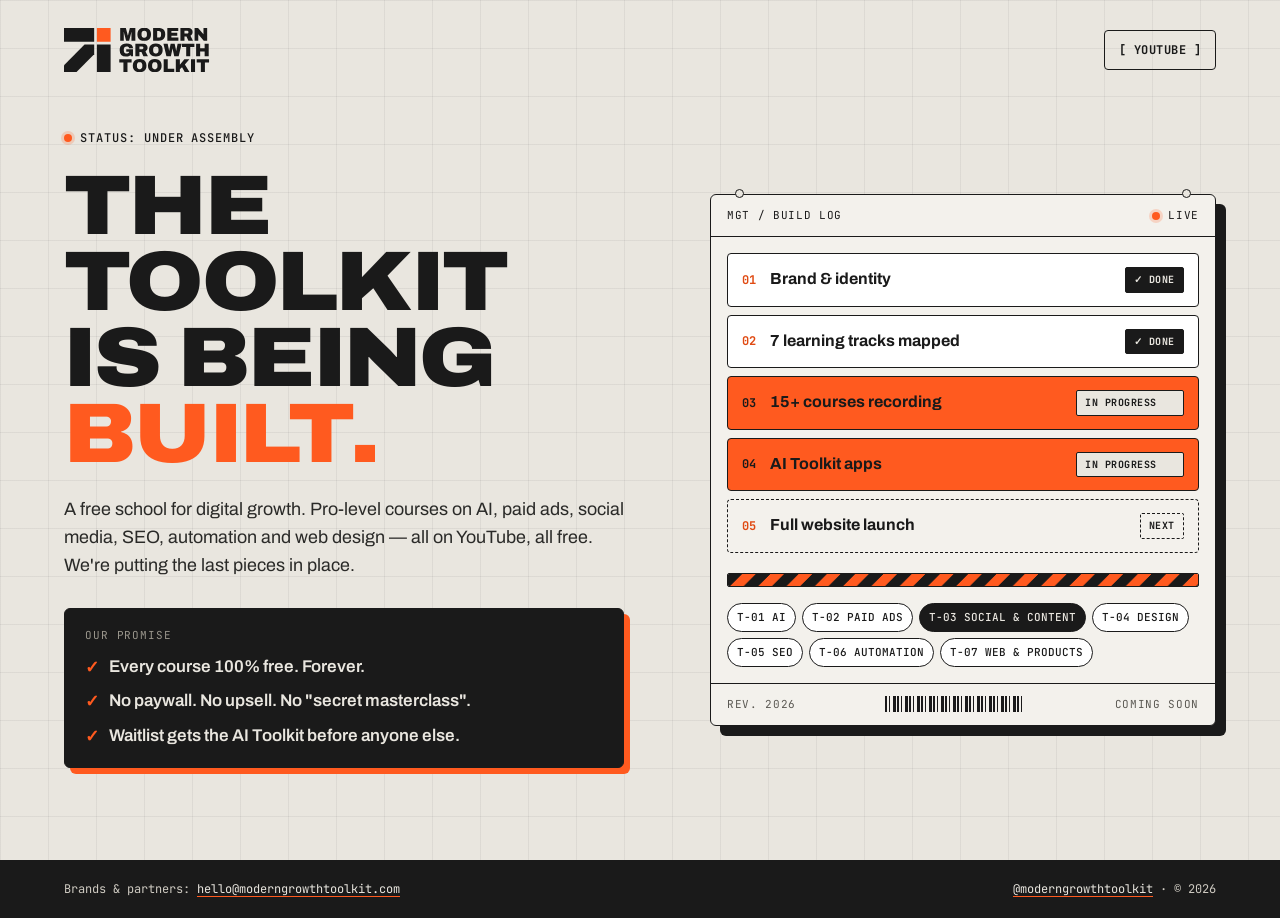
==== index.html @ 936d7701 "Initial Push Initial Push" ====
<!doctype html>
<html lang="en">
<head>
  <meta charset="utf-8">
  <meta name="viewport" content="width=device-width, initial-scale=1">
  <title>Modern Growth Toolkit — Coming soon</title>
  <meta name="description" content="A free school for digital growth is being assembled. 15+ pro-level courses on AI, ads, social, SEO and automation — 100% free. Join the waitlist.">
  <meta property="og:title" content="Modern Growth Toolkit — Coming soon">
  <meta property="og:description" content="Every growth skill. Zero cost. Join the waitlist and get the AI Toolkit first.">
  <meta name="theme-color" content="#FF5A1F">
  <link rel="icon" href="mgt-favicon.svg" type="image/svg+xml">
  <link rel="icon" href="favicon-32.png" sizes="32x32" type="image/png">
  <link rel="apple-touch-icon" href="apple-touch-icon-180.png">
  <link rel="preconnect" href="https://fonts.googleapis.com">
  <link rel="preconnect" href="https://fonts.gstatic.com" crossorigin>
  <link href="https://fonts.googleapis.com/css2?family=Archivo:wdth,wght@62..125,400..900&family=JetBrains+Mono:wght@400;500;700&display=swap" rel="stylesheet">
  <link rel="stylesheet" href="styles.css">
</head>
<body>

<header class="top wrap">
  <img class="logo" src="mgt-logo-website.svg" alt="Modern Growth Toolkit" width="146" height="44">
  <a class="btn btn--ghost btn--sm" href="https://www.youtube.com/@moderngrowthtoolkit?sub_confirmation=1" target="_blank" rel="noopener">[ YouTube ]</a>
</header>

<main class="wrap main">
  <section class="intro">
    <p class="label"><span class="led"></span> Status: under assembly</p>
    <h1 class="display">The toolkit<br>is being<br><span class="hl">built.</span></h1>
    <p class="lead">A free school for digital growth. Pro-level courses on AI, paid ads, social media, SEO, automation and web design — all on YouTube, all free. We're putting the last pieces in place.</p>

    <div class="promise">
      <p class="promise__label">Our promise</p>
      <ul>
        <li>Every course 100% free. Forever.</li>
        <li>No paywall. No upsell. No "secret masterclass".</li>
        <li>Waitlist gets the AI Toolkit before anyone else.</li>
      </ul>
    </div>

    <!-- Replace action with your Kit / MailerLite / Beehiiv form endpoint
    <form class="signup" id="signup" action="#" method="post" novalidate>
      <label class="sr-only" for="email">Email address</label>
      <input id="email" name="email" type="email" placeholder="you@company.com" autocomplete="email" required>
      <button class="btn btn--orange" type="submit">[ Join the waitlist ]</button>
      <p class="signup__msg" id="signupMsg" role="status"></p>
    </form>
    <p class="fine">One email when we launch. No spam, ever.</p> -->
  </section>

  <aside class="panel" aria-label="Build log">
    <div class="panel__head">
      <span>MGT / BUILD LOG</span>
      <span class="panel__status"><span class="led"></span> LIVE</span>
    </div>

    <!-- Update each item's status as you go: done / progress / queued -->
    <ul class="log">
      <li class="log__item is-done"><span class="log__code">01</span><span class="log__name">Brand &amp; identity</span><span class="log__state">✓ Done</span></li>
      <li class="log__item is-done"><span class="log__code">02</span><span class="log__name">7 learning tracks mapped</span><span class="log__state">✓ Done</span></li>
      <li class="log__item is-progress"><span class="log__code">03</span><span class="log__name">15+ courses recording</span><span class="log__state">In progress</span></li>
      <li class="log__item is-progress"><span class="log__code">04</span><span class="log__name">AI Toolkit apps</span><span class="log__state">In progress</span></li>
      <li class="log__item is-queued"><span class="log__code">05</span><span class="log__name">Full website launch</span><span class="log__state">Next</span></li>
    </ul>

    <div class="bar" aria-hidden="true"><span></span></div>

    <div class="tracks" aria-label="Tracks coming">
      <span>T-01 AI</span><span>T-02 Paid Ads</span><span class="is-hot">T-03 Social &amp; Content</span><span>T-04 Design</span><span>T-05 SEO</span><span>T-06 Automation</span><span>T-07 Web &amp; Products</span>
    </div>

    <div class="panel__foot"><span>REV. 2026</span><span class="barcode" aria-hidden="true"></span><span>COMING SOON</span></div>
  </aside>
</main>

<footer class="foot">
  <div class="wrap foot__inner">
    <p>Brands &amp; partners: <a href="mailto:hello@moderngrowthtoolkit.com?subject=Partnership%20with%20Modern%20Growth%20Toolkit">hello@moderngrowthtoolkit.com</a></p>
    <p><a href="https://www.youtube.com/@moderngrowthtoolkit" target="_blank" rel="noopener">@moderngrowthtoolkit</a> · © <span id="year">2026</span></p>
  </div>
</footer>

<script src="script.js"></script>
</body>
</html>
---- styles.css ----
/* Modern Growth Toolkit — Coming soon */
:root {
  --paper: #E9E6DF;
  --paper-2: #F3F1EC;
  --ink: #1A1A1A;
  --ink-2: #2A2A28;
  --orange: #FF5A1F;
  --orange-dark: #E04A12;
  --steel: #9A968C;
  --white: #FFFFFF;
  --line: rgba(26, 26, 26, .16);
  --f-display: "Archivo", "Arial Narrow", sans-serif;
  --f-mono: "JetBrains Mono", ui-monospace, monospace;
  --r: 4px;
}
*, *::before, *::after { box-sizing: border-box; }
html, body { min-height: 100%; }
body {
  margin: 0;
  min-height: 100vh;
  display: flex; flex-direction: column;
  background-color: var(--paper);
  background-image:
    linear-gradient(rgba(26,26,26,.06) 1px, transparent 1px),
    linear-gradient(90deg, rgba(26,26,26,.06) 1px, transparent 1px);
  background-size: 48px 48px;
  color: var(--ink);
  font-family: var(--f-display);
  font-size: 17px; line-height: 1.55;
  -webkit-font-smoothing: antialiased;
}
a { color: inherit; }
.wrap { width: 100%; max-width: 1200px; margin: 0 auto; padding-left: 24px; padding-right: 24px; }
.sr-only { position: absolute; width: 1px; height: 1px; overflow: hidden; clip: rect(0 0 0 0); white-space: nowrap; }

/* Header */
.top { display: flex; justify-content: space-between; align-items: center; padding-top: 28px; padding-bottom: 28px; }
.logo { height: 44px; width: auto; display: block; }

/* Buttons */
.btn {
  display: inline-flex; align-items: center; justify-content: center; gap: 10px;
  font-family: var(--f-mono); font-weight: 700; font-size: 14px;
  text-transform: uppercase; letter-spacing: .04em; text-decoration: none;
  padding: 15px 20px; border: 1.5px solid var(--ink); border-radius: var(--r);
  cursor: pointer; white-space: nowrap;
  transition: transform .15s ease, box-shadow .15s ease, background .15s, color .15s;
}
.btn--orange { background: var(--orange); color: var(--ink); box-shadow: 4px 4px 0 var(--ink); }
.btn--orange:hover { transform: translate(-2px, -2px); box-shadow: 6px 6px 0 var(--ink); }
.btn--orange:active { transform: translate(2px, 2px); box-shadow: 1px 1px 0 var(--ink); }
.btn--ghost { background: transparent; color: var(--ink); }
.btn--ghost:hover { background: var(--ink); color: var(--paper); }
.btn--sm { padding: 10px 14px; font-size: 12px; }

/* Main */
.main { flex: 1; display: grid; grid-template-columns: 1.15fr 1fr; gap: 64px; align-items: center; padding-top: 24px; padding-bottom: 64px; }
.label {
  font-family: var(--f-mono); font-size: 12px; font-weight: 500;
  letter-spacing: .08em; text-transform: uppercase;
  display: inline-flex; align-items: center; gap: 8px; margin: 0;
}
.led {
  width: 8px; height: 8px; border-radius: 50%; background: var(--orange);
  box-shadow: 0 0 0 3px rgba(255,90,31,.2); animation: blink 1.6s infinite;
}
@keyframes blink { 0%, 60%, 100% { opacity: 1; } 80% { opacity: .2; } }
.display {
  font-weight: 900; font-stretch: 112%; text-transform: uppercase;
  font-size: clamp(2.6rem, 6.6vw, 5.6rem); line-height: .9; letter-spacing: -.02em;
  margin: 18px 0 24px;
}
.hl { color: var(--orange); }
.lead { font-size: 1.12rem; max-width: 560px; margin: 0; color: var(--ink-2); }

.promise { margin: 28px 0; padding: 18px 20px; border: 1.5px solid var(--ink); border-radius: 6px; background: var(--ink); color: var(--paper); max-width: 560px; box-shadow: 6px 6px 0 var(--orange); }
.promise__label { margin: 0 0 10px; font-family: var(--f-mono); font-size: 11px; letter-spacing: .08em; text-transform: uppercase; color: var(--steel); }
.promise ul { list-style: none; margin: 0; padding: 0; display: grid; gap: 8px; }
.promise li { display: flex; gap: 10px; font-weight: 600; }
.promise li::before { content: "✓"; font-family: var(--f-mono); color: var(--orange); font-weight: 700; }

.signup { display: flex; gap: 10px; flex-wrap: wrap; max-width: 560px; }
.signup input {
  flex: 1 1 240px; min-width: 0;
  font-family: var(--f-mono); font-size: 15px;
  padding: 15px 16px; border: 1.5px solid var(--ink); border-radius: var(--r);
  background: var(--white); color: var(--ink);
}
.signup input:focus { outline: none; box-shadow: 0 0 0 3px rgba(255,90,31,.35); }
.signup input[aria-invalid="true"] { border-color: #C42B1C; }
.signup__msg { flex-basis: 100%; margin: 2px 0 0; font-family: var(--f-mono); font-size: 13px; min-height: 1em; }
.signup__msg.is-error { color: #C42B1C; }
.signup__msg.is-ok { color: #1F7A3A; }
.fine { font-family: var(--f-mono); font-size: 12px; color: #6b6962; margin: 6px 0 0; }

/* Build log panel */
.panel {
  background: var(--paper-2); border: 1.5px solid var(--ink); border-radius: 6px;
  box-shadow: 10px 10px 0 var(--ink); position: relative;
}
.panel::before, .panel::after {
  content: ""; position: absolute; width: 9px; height: 9px; border-radius: 50%;
  border: 1.5px solid var(--ink); background: var(--paper); top: -6px; left: 24px;
}
.panel::after { left: auto; right: 24px; }
.panel__head, .panel__foot {
  display: flex; justify-content: space-between; align-items: center; gap: 12px;
  font-family: var(--f-mono); font-size: 11px; letter-spacing: .06em; padding: 12px 16px;
}
.panel__head { border-bottom: 1.5px solid var(--ink); }
.panel__foot { border-top: 1.5px solid var(--ink); color: #5b5953; }
.panel__status { display: inline-flex; align-items: center; gap: 8px; }
.barcode {
  flex: 1; height: 16px; max-width: 140px;
  background: repeating-linear-gradient(90deg, var(--ink) 0 2px, transparent 2px 4px, var(--ink) 4px 5px, transparent 5px 8px, var(--ink) 8px 11px, transparent 11px 12px);
}

.log { list-style: none; margin: 0; padding: 16px; display: grid; gap: 8px; }
.log__item {
  display: grid; grid-template-columns: auto 1fr auto; align-items: center; gap: 14px;
  padding: 13px 14px; border: 1.5px solid var(--ink); border-radius: var(--r);
  background: var(--white); font-weight: 700;
}
.log__code { font-family: var(--f-mono); font-size: 12px; color: var(--orange-dark); }
.log__name { font-size: 1rem; }
.log__state {
  font-family: var(--f-mono); font-size: 10px; font-weight: 700; text-transform: uppercase; letter-spacing: .05em;
  padding: 4px 8px; border-radius: 2px; border: 1.5px solid var(--ink);
}
.is-done .log__state { background: var(--ink); color: var(--paper); }
.is-progress { background: var(--orange); }
.is-progress .log__code { color: var(--ink); }
.is-progress .log__state { background: var(--paper); position: relative; }
.is-progress .log__state::after { content: ""; display: inline-block; width: 3ch; text-align: left; animation: dots 1.4s steps(4) infinite; overflow: hidden; vertical-align: bottom; }
@keyframes dots { 0% { content: ""; } 25% { content: "."; } 50% { content: ".."; } 75% { content: "..."; } }
.is-queued { background: transparent; border-style: dashed; }
.is-queued .log__state { border-style: dashed; }

.bar { margin: 4px 16px 16px; height: 14px; border: 1.5px solid var(--ink); border-radius: 2px; overflow: hidden; background: var(--white); }
.bar span {
  display: block; height: 100%; width: 100%;
  background: repeating-linear-gradient(-45deg, var(--orange) 0 10px, var(--ink) 10px 20px);
  background-size: 28.28px 28.28px;
  animation: stripes 1s linear infinite;
}
@keyframes stripes { to { background-position: 28.28px 0; } }

.tracks { display: flex; flex-wrap: wrap; gap: 6px; padding: 0 16px 16px; }
.tracks span {
  font-family: var(--f-mono); font-size: 11px; font-weight: 500; text-transform: uppercase;
  padding: 5px 9px; border: 1.5px solid var(--ink); border-radius: 30px; background: var(--white);
}
.tracks .is-hot { background: var(--ink); color: var(--paper); }

/* Footer */
.foot { background: var(--ink); color: #CFCBC2; }
.foot__inner { display: flex; justify-content: space-between; align-items: center; gap: 16px; flex-wrap: wrap; padding-top: 20px; padding-bottom: 20px; }
.foot p { margin: 0; font-family: var(--f-mono); font-size: 12px; }
.foot a { color: var(--paper); text-decoration-color: var(--orange); text-underline-offset: 3px; }
.foot a:hover { color: var(--orange); }

/* Entrance */
.intro > *, .panel { animation: rise .7s ease both; }
.intro > *:nth-child(2) { animation-delay: .08s; }
.intro > *:nth-child(3) { animation-delay: .16s; }
.intro > *:nth-child(4) { animation-delay: .24s; }
.intro > *:nth-child(5) { animation-delay: .32s; }
.panel { animation-delay: .3s; }
@keyframes rise { from { opacity: 0; transform: translateY(16px); } to { opacity: 1; transform: none; } }

/* Responsive */
@media (max-width: 960px) {
  .main { grid-template-columns: 1fr; gap: 48px; }
}
@media (max-width: 600px) {
  body { font-size: 16px; }
  .wrap { padding-left: 16px; padding-right: 16px; }
  .top { padding-top: 18px; padding-bottom: 18px; }
  .logo { height: 36px; }
  .signup .btn { width: 100%; }
  .panel { box-shadow: 6px 6px 0 var(--ink); }
  .log { padding: 12px; }
  .log__item { gap: 10px; padding: 11px 12px; }
  .log__name { font-size: .95rem; }
  .foot__inner { flex-direction: column; align-items: flex-start; }
}
@media (prefers-reduced-motion: reduce) {
  *, *::before, *::after { animation: none !important; transition: none !important; }
}
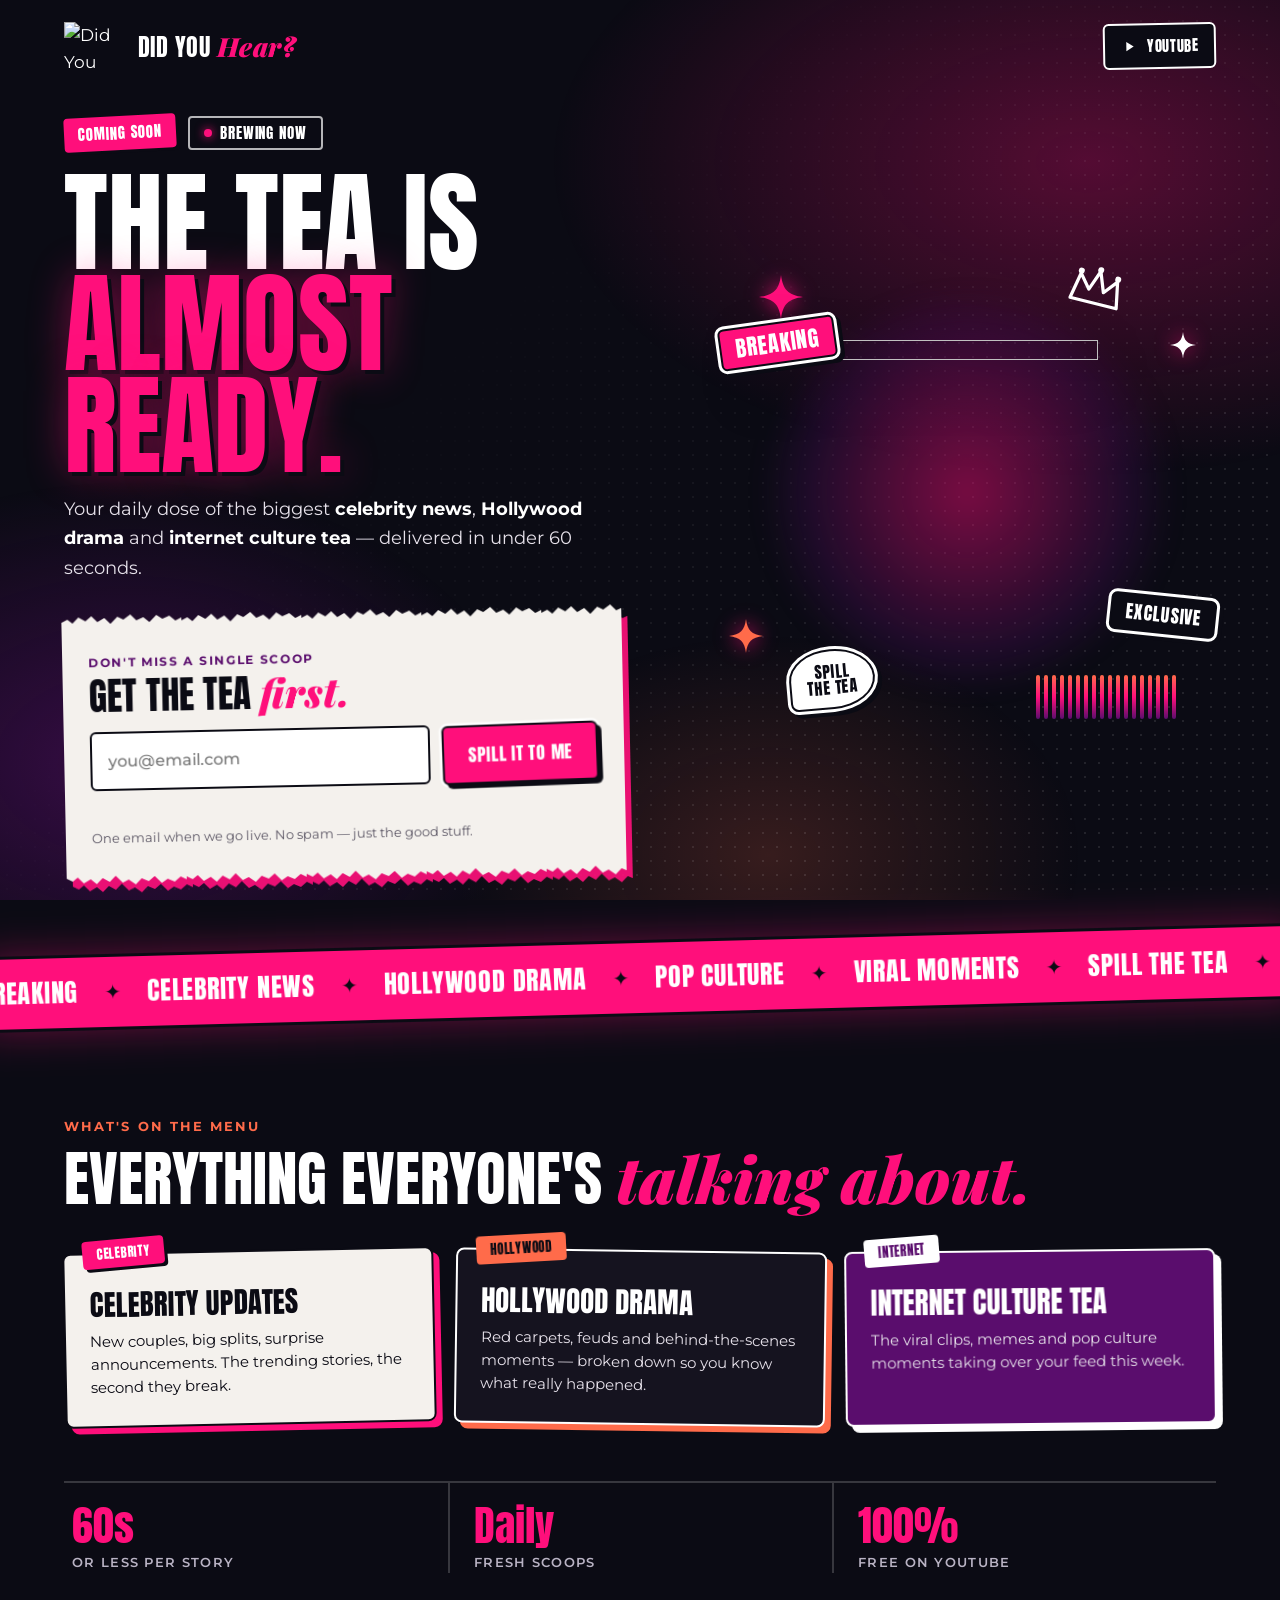
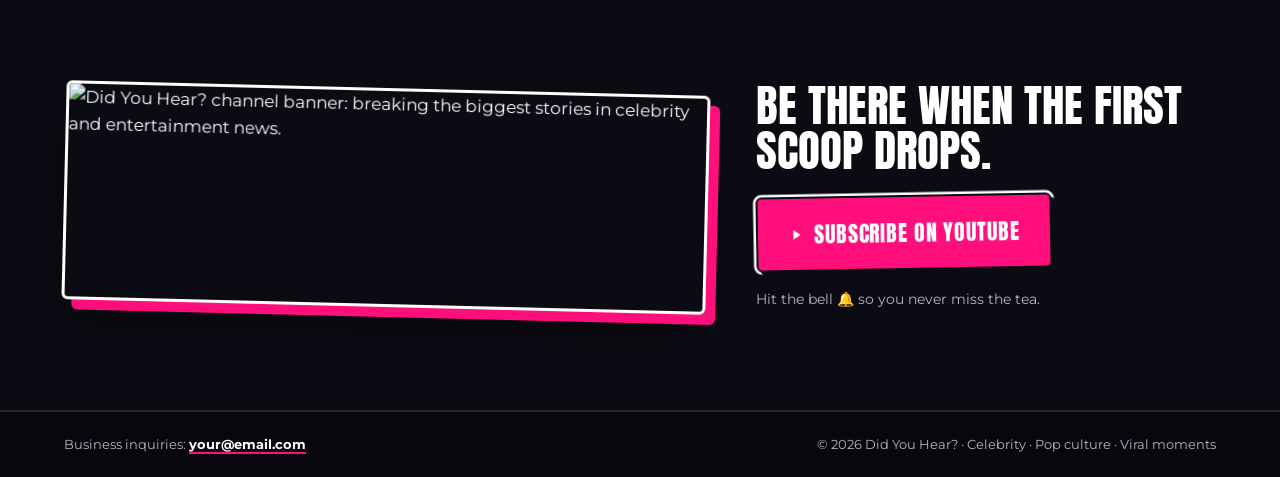
==== commit 31abed3b: "Add files via upload" ====
--- a/index.html
+++ b/index.html
@@ -3,80 +3,138 @@
 <head>
   <meta charset="utf-8">
   <meta name="viewport" content="width=device-width, initial-scale=1">
-  <title>Modern Growth Toolkit — Coming soon</title>
-  <meta name="description" content="A free school for digital growth is being assembled. 15+ pro-level courses on AI, ads, social, SEO and automation — 100% free. Join the waitlist.">
-  <meta property="og:title" content="Modern Growth Toolkit — Coming soon">
-  <meta property="og:description" content="Every growth skill. Zero cost. Join the waitlist and get the AI Toolkit first.">
-  <meta name="theme-color" content="#FF5A1F">
-  <link rel="icon" href="mgt-favicon.svg" type="image/svg+xml">
-  <link rel="icon" href="favicon-32.png" sizes="32x32" type="image/png">
-  <link rel="apple-touch-icon" href="apple-touch-icon-180.png">
+  <title>Did You Hear? — Coming soon</title>
+  <meta name="description" content="Your daily dose of the biggest celebrity news, Hollywood drama and internet culture tea — delivered in under 60 seconds. Coming soon to YouTube.">
+  <meta property="og:title" content="Did You Hear? — Coming soon">
+  <meta property="og:description" content="Celebrity news, Hollywood drama and internet culture tea in under 60 seconds. Get the scoop first.">
+  <meta property="og:image" content="assets/dyh-banner.jpg">
+  <meta name="theme-color" content="#0B0B14">
+  <link rel="icon" href="assets/favicon-32.png" sizes="32x32" type="image/png">
+  <link rel="apple-touch-icon" href="assets/apple-touch-icon-180.png">
   <link rel="preconnect" href="https://fonts.googleapis.com">
   <link rel="preconnect" href="https://fonts.gstatic.com" crossorigin>
-  <link href="https://fonts.googleapis.com/css2?family=Archivo:wdth,wght@62..125,400..900&family=JetBrains+Mono:wght@400;500;700&display=swap" rel="stylesheet">
+  <link href="https://fonts.googleapis.com/css2?family=Anton&family=Montserrat:wght@400;500;600;700;800&family=Playfair+Display:ital,wght@1,700;1,900&display=swap" rel="stylesheet">
   <link rel="stylesheet" href="styles.css">
 </head>
 <body>
 
+<!-- ================= TOP BAR ================= -->
 <header class="top wrap">
-  <img class="logo" src="mgt-logo-website.svg" alt="Modern Growth Toolkit" width="146" height="44">
-  <a class="btn btn--ghost btn--sm" href="https://www.youtube.com/@moderngrowthtoolkit?sub_confirmation=1" target="_blank" rel="noopener">[ YouTube ]</a>
+  <a class="brand" href="#" aria-label="Did You Hear? home">
+    <img src="assets/dyh-logo.png" alt="Did You Hear?" width="64" height="48">
+    <span class="brand__name">Did You <em>Hear?</em></span>
+  </a>
+  <a class="btn btn--dark btn--sm" data-yt href="#" target="_blank" rel="noopener">
+    <svg viewBox="0 0 24 24" aria-hidden="true"><path d="M8 5v14l11-7z"/></svg> YouTube
+  </a>
 </header>
 
-<main class="wrap main">
-  <section class="intro">
-    <p class="label"><span class="led"></span> Status: under assembly</p>
-    <h1 class="display">The toolkit<br>is being<br><span class="hl">built.</span></h1>
-    <p class="lead">A free school for digital growth. Pro-level courses on AI, paid ads, social media, SEO, automation and web design — all on YouTube, all free. We're putting the last pieces in place.</p>
-
-    <div class="promise">
-      <p class="promise__label">Our promise</p>
-      <ul>
-        <li>Every course 100% free. Forever.</li>
-        <li>No paywall. No upsell. No "secret masterclass".</li>
-        <li>Waitlist gets the AI Toolkit before anyone else.</li>
-      </ul>
+<main>
+<!-- ================= HERO ================= -->
+<section class="hero wrap">
+  <div class="hero__copy">
+    <div class="tags">
+      <span class="tag tag--magenta">Coming soon</span>
+      <span class="tag tag--outline"><span class="dot"></span> Brewing now</span>
     </div>
 
-    <!-- Replace action with your Kit / MailerLite / Beehiiv form endpoint
-    <form class="signup" id="signup" action="#" method="post" novalidate>
-      <label class="sr-only" for="email">Email address</label>
-      <input id="email" name="email" type="email" placeholder="you@company.com" autocomplete="email" required>
-      <button class="btn btn--orange" type="submit">[ Join the waitlist ]</button>
-      <p class="signup__msg" id="signupMsg" role="status"></p>
-    </form>
-    <p class="fine">One email when we launch. No spam, ever.</p> -->
-  </section>
+    <h1 class="headline">
+      <span class="headline__line">The tea is</span>
+      <span class="headline__line headline__line--pink">almost ready.</span>
+    </h1>
 
-  <aside class="panel" aria-label="Build log">
-    <div class="panel__head">
-      <span>MGT / BUILD LOG</span>
-      <span class="panel__status"><span class="led"></span> LIVE</span>
+    <p class="lead">Your daily dose of the biggest <strong>celebrity news</strong>, <strong>Hollywood drama</strong> and <strong>internet culture tea</strong> — delivered in under 60 seconds.</p>
+
+    <!-- Waitlist on torn paper -->
+    <div class="paper">
+      <p class="paper__kicker">Don't miss a single scoop</p>
+      <p class="paper__title">Get the tea <em>first.</em></p>
+      <!-- Replace action with your Kit / MailerLite / Beehiiv form endpoint -->
+      <form class="signup" id="signup" action="#" method="post" novalidate>
+        <label class="sr-only" for="email">Email address</label>
+        <input id="email" name="email" type="email" placeholder="you@email.com" autocomplete="email" required>
+        <button class="btn btn--magenta" type="submit">Spill it to me</button>
+        <p class="signup__msg" id="signupMsg" role="status"></p>
+      </form>
+      <p class="paper__fine">One email when we go live. No spam — just the good stuff.</p>
     </div>
+  </div>
 
-    <!-- Update each item's status as you go: done / progress / queued -->
-    <ul class="log">
-      <li class="log__item is-done"><span class="log__code">01</span><span class="log__name">Brand &amp; identity</span><span class="log__state">✓ Done</span></li>
-      <li class="log__item is-done"><span class="log__code">02</span><span class="log__name">7 learning tracks mapped</span><span class="log__state">✓ Done</span></li>
-      <li class="log__item is-progress"><span class="log__code">03</span><span class="log__name">15+ courses recording</span><span class="log__state">In progress</span></li>
-      <li class="log__item is-progress"><span class="log__code">04</span><span class="log__name">AI Toolkit apps</span><span class="log__state">In progress</span></li>
-      <li class="log__item is-queued"><span class="log__code">05</span><span class="log__name">Full website launch</span><span class="log__state">Next</span></li>
-    </ul>
+  <div class="hero__art" aria-hidden="true">
+    <svg class="spark spark--1" viewBox="0 0 24 24"><path d="M12 0C13 8 16 11 24 12 16 13 13 16 12 24 11 16 8 13 0 12 8 11 11 8 12 0Z"/></svg>
+    <svg class="spark spark--2" viewBox="0 0 24 24"><path d="M12 0C13 8 16 11 24 12 16 13 13 16 12 24 11 16 8 13 0 12 8 11 11 8 12 0Z"/></svg>
+    <svg class="spark spark--3" viewBox="0 0 24 24"><path d="M12 0C13 8 16 11 24 12 16 13 13 16 12 24 11 16 8 13 0 12 8 11 11 8 12 0Z"/></svg>
+    <svg class="crown" viewBox="0 0 48 34"><path d="M5 30 9 9l9 11 6-16 6 16 9-11 4 21Z" fill="none" stroke="currentColor" stroke-width="2.6" stroke-linejoin="round"/><circle cx="9" cy="7" r="2.4" fill="currentColor"/><circle cx="24" cy="3" r="2.4" fill="currentColor"/><circle cx="39" cy="7" r="2.4" fill="currentColor"/></svg>
 
-    <div class="bar" aria-hidden="true"><span></span></div>
+    <img class="hero__logo" src="assets/dyh-logo.png" alt="" width="640" height="479">
 
-    <div class="tracks" aria-label="Tracks coming">
-      <span>T-01 AI</span><span>T-02 Paid Ads</span><span class="is-hot">T-03 Social &amp; Content</span><span>T-04 Design</span><span>T-05 SEO</span><span>T-06 Automation</span><span>T-07 Web &amp; Products</span>
+    <span class="sticker sticker--breaking">Breaking</span>
+    <span class="sticker sticker--exclusive">Exclusive</span>
+    <span class="sticker sticker--tea">Spill<br>the tea</span>
+
+    <div class="wave">
+      <span></span><span></span><span></span><span></span><span></span><span></span><span></span><span></span><span></span><span></span><span></span><span></span><span></span><span></span><span></span><span></span><span></span><span></span>
     </div>
+  </div>
+</section>
 
-    <div class="panel__foot"><span>REV. 2026</span><span class="barcode" aria-hidden="true"></span><span>COMING SOON</span></div>
-  </aside>
+<!-- ================= TICKER ================= -->
+<div class="ticker" aria-label="Topics">
+  <div class="ticker__track">
+    <span>Breaking</span><i>✦</i><span>Celebrity news</span><i>✦</i><span>Hollywood drama</span><i>✦</i><span>Pop culture</span><i>✦</i><span>Viral moments</span><i>✦</i><span>Spill the tea</span><i>✦</i>
+    <span aria-hidden="true">Breaking</span><i>✦</i><span aria-hidden="true">Celebrity news</span><i>✦</i><span aria-hidden="true">Hollywood drama</span><i>✦</i><span aria-hidden="true">Pop culture</span><i>✦</i><span aria-hidden="true">Viral moments</span><i>✦</i><span aria-hidden="true">Spill the tea</span><i>✦</i>
+  </div>
+</div>
+
+<!-- ================= WHAT'S ON THE MENU ================= -->
+<section class="menu wrap">
+  <p class="kicker">What's on the menu</p>
+  <h2 class="h2">Everything everyone's <em>talking about.</em></h2>
+
+  <div class="cards">
+    <article class="card">
+      <span class="card__tag tag tag--magenta">Celebrity</span>
+      <h3>Celebrity updates</h3>
+      <p>New couples, big splits, surprise announcements. The trending stories, the second they break.</p>
+    </article>
+    <article class="card card--dark">
+      <span class="card__tag tag tag--coral">Hollywood</span>
+      <h3>Hollywood drama</h3>
+      <p>Red carpets, feuds and behind-the-scenes moments — broken down so you know what really happened.</p>
+    </article>
+    <article class="card card--plum">
+      <span class="card__tag tag tag--white">Internet</span>
+      <h3>Internet culture tea</h3>
+      <p>The viral clips, memes and pop culture moments taking over your feed this week.</p>
+    </article>
+  </div>
+
+  <div class="promise">
+    <div class="promise__item"><strong>60s</strong><span>or less per story</span></div>
+    <div class="promise__item"><strong>Daily</strong><span>fresh scoops</span></div>
+    <div class="promise__item"><strong>100%</strong><span>free on YouTube</span></div>
+  </div>
+</section>
+
+<!-- ================= CHANNEL PREVIEW ================= -->
+<section class="preview wrap">
+  <figure class="preview__frame">
+    <img src="assets/dyh-banner.jpg" alt="Did You Hear? channel banner: breaking the biggest stories in celebrity and entertainment news." loading="lazy" width="1600" height="533">
+  </figure>
+  <div class="preview__cta">
+    <p class="preview__text">Be there when the first scoop drops.</p>
+    <a class="btn btn--magenta btn--lg" data-yt href="#" target="_blank" rel="noopener">
+      <svg viewBox="0 0 24 24" aria-hidden="true"><path d="M8 5v14l11-7z"/></svg> Subscribe on YouTube
+    </a>
+    <p class="preview__note">Hit the bell <span aria-hidden="true">🔔</span> so you never miss the tea.</p>
+  </div>
+</section>
 </main>
 
 <footer class="foot">
   <div class="wrap foot__inner">
-    <p>Brands &amp; partners: <a href="mailto:hello@moderngrowthtoolkit.com?subject=Partnership%20with%20Modern%20Growth%20Toolkit">hello@moderngrowthtoolkit.com</a></p>
-    <p><a href="https://www.youtube.com/@moderngrowthtoolkit" target="_blank" rel="noopener">@moderngrowthtoolkit</a> · © <span id="year">2026</span></p>
+    <p>Business inquiries: <a data-email href="#">your@email.com</a></p>
+    <p>© <span id="year">2026</span> Did You Hear? · Celebrity · Pop culture · Viral moments</p>
   </div>
 </footer>
 
--- a/styles.css
+++ b/styles.css
@@ -1,187 +1,278 @@
-/* Modern Growth Toolkit — Coming soon */
+/* =========================================================
+   Did You Hear? — Coming soon
+   ========================================================= */
 :root {
-  --paper: #E9E6DF;
-  --paper-2: #F3F1EC;
-  --ink: #1A1A1A;
-  --ink-2: #2A2A28;
-  --orange: #FF5A1F;
-  --orange-dark: #E04A12;
-  --steel: #9A968C;
+  --magenta: #FF0F7B;
+  --magenta-dark: #D9005F;
+  --coral: #FF6B4A;
+  --plum: #5A0D6D;
+  --black: #0B0B14;
+  --black-2: #15131F;
+  --neutral: #F4F1ED;
   --white: #FFFFFF;
-  --line: rgba(26, 26, 26, .16);
-  --f-display: "Archivo", "Arial Narrow", sans-serif;
-  --f-mono: "JetBrains Mono", ui-monospace, monospace;
-  --r: 4px;
-}
+  --muted: #B9B3C4;
+
+  --f-head: "Anton", "Impact", "Arial Narrow", sans-serif;
+  --f-body: "Montserrat", system-ui, sans-serif;
+  --f-accent: "Playfair Display", Georgia, serif;
+
+  --torn: url("data:image/svg+xml,%3Csvg xmlns='http://www.w3.org/2000/svg' viewBox='0 0 120 14' preserveAspectRatio='none'%3E%3Cpath d='M0 14V8l6-3 5 4 6-6 7 4 6-5 6 6 7-4 6 6 7-7 6 3 7-5 6 6 7-3 6 5 7-7 6 4 7-3 6 5 6-3v9Z'/%3E%3C/svg%3E");
+}
+
 *, *::before, *::after { box-sizing: border-box; }
-html, body { min-height: 100%; }
+html { scroll-behavior: smooth; overflow-x: clip; }
 body {
   margin: 0;
-  min-height: 100vh;
-  display: flex; flex-direction: column;
-  background-color: var(--paper);
-  background-image:
-    linear-gradient(rgba(26,26,26,.06) 1px, transparent 1px),
-    linear-gradient(90deg, rgba(26,26,26,.06) 1px, transparent 1px);
-  background-size: 48px 48px;
-  color: var(--ink);
-  font-family: var(--f-display);
-  font-size: 17px; line-height: 1.55;
+  background: var(--black);
+  color: var(--white);
+  font-family: var(--f-body);
+  font-size: 17px; line-height: 1.6;
   -webkit-font-smoothing: antialiased;
+  overflow-x: clip;
+}
+/* glows + halftone */
+body::before {
+  content: ""; position: fixed; inset: 0; z-index: -2; pointer-events: none;
+  background:
+    radial-gradient(60% 50% at 85% 18%, rgba(255,15,123,.30), transparent 70%),
+    radial-gradient(45% 45% at 10% 85%, rgba(90,13,109,.55), transparent 70%),
+    radial-gradient(35% 35% at 60% 95%, rgba(255,107,74,.18), transparent 70%);
+}
+body::after {
+  content: ""; position: fixed; inset: 0; z-index: -1; pointer-events: none;
+  background-image: radial-gradient(rgba(255,255,255,.10) 1.2px, transparent 1.4px);
+  background-size: 14px 14px;
+  -webkit-mask-image: linear-gradient(135deg, transparent 35%, #000 75%);
+          mask-image: linear-gradient(135deg, transparent 35%, #000 75%);
 }
 a { color: inherit; }
+img, svg { display: block; max-width: 100%; }
+img { height: auto; }
 .wrap { width: 100%; max-width: 1200px; margin: 0 auto; padding-left: 24px; padding-right: 24px; }
 .sr-only { position: absolute; width: 1px; height: 1px; overflow: hidden; clip: rect(0 0 0 0); white-space: nowrap; }
-
-/* Header */
-.top { display: flex; justify-content: space-between; align-items: center; padding-top: 28px; padding-bottom: 28px; }
-.logo { height: 44px; width: auto; display: block; }
-
-/* Buttons */
+em { font-family: var(--f-accent); font-style: italic; font-weight: 900; }
+
+/* ---------- Buttons ---------- */
 .btn {
   display: inline-flex; align-items: center; justify-content: center; gap: 10px;
-  font-family: var(--f-mono); font-weight: 700; font-size: 14px;
-  text-transform: uppercase; letter-spacing: .04em; text-decoration: none;
-  padding: 15px 20px; border: 1.5px solid var(--ink); border-radius: var(--r);
-  cursor: pointer; white-space: nowrap;
-  transition: transform .15s ease, box-shadow .15s ease, background .15s, color .15s;
-}
-.btn--orange { background: var(--orange); color: var(--ink); box-shadow: 4px 4px 0 var(--ink); }
-.btn--orange:hover { transform: translate(-2px, -2px); box-shadow: 6px 6px 0 var(--ink); }
-.btn--orange:active { transform: translate(2px, 2px); box-shadow: 1px 1px 0 var(--ink); }
-.btn--ghost { background: transparent; color: var(--ink); }
-.btn--ghost:hover { background: var(--ink); color: var(--paper); }
-.btn--sm { padding: 10px 14px; font-size: 12px; }
-
-/* Main */
-.main { flex: 1; display: grid; grid-template-columns: 1.15fr 1fr; gap: 64px; align-items: center; padding-top: 24px; padding-bottom: 64px; }
-.label {
-  font-family: var(--f-mono); font-size: 12px; font-weight: 500;
-  letter-spacing: .08em; text-transform: uppercase;
-  display: inline-flex; align-items: center; gap: 8px; margin: 0;
-}
-.led {
-  width: 8px; height: 8px; border-radius: 50%; background: var(--orange);
-  box-shadow: 0 0 0 3px rgba(255,90,31,.2); animation: blink 1.6s infinite;
-}
-@keyframes blink { 0%, 60%, 100% { opacity: 1; } 80% { opacity: .2; } }
-.display {
-  font-weight: 900; font-stretch: 112%; text-transform: uppercase;
-  font-size: clamp(2.6rem, 6.6vw, 5.6rem); line-height: .9; letter-spacing: -.02em;
-  margin: 18px 0 24px;
-}
-.hl { color: var(--orange); }
-.lead { font-size: 1.12rem; max-width: 560px; margin: 0; color: var(--ink-2); }
-
-.promise { margin: 28px 0; padding: 18px 20px; border: 1.5px solid var(--ink); border-radius: 6px; background: var(--ink); color: var(--paper); max-width: 560px; box-shadow: 6px 6px 0 var(--orange); }
-.promise__label { margin: 0 0 10px; font-family: var(--f-mono); font-size: 11px; letter-spacing: .08em; text-transform: uppercase; color: var(--steel); }
-.promise ul { list-style: none; margin: 0; padding: 0; display: grid; gap: 8px; }
-.promise li { display: flex; gap: 10px; font-weight: 600; }
-.promise li::before { content: "✓"; font-family: var(--f-mono); color: var(--orange); font-weight: 700; }
-
-.signup { display: flex; gap: 10px; flex-wrap: wrap; max-width: 560px; }
+  font-family: var(--f-head); font-size: 18px; letter-spacing: .04em; text-transform: uppercase;
+  text-decoration: none; white-space: nowrap; cursor: pointer;
+  padding: 14px 24px; border: 2.5px solid var(--black); border-radius: 6px;
+  transform: rotate(-1deg);
+  transition: transform .15s ease, box-shadow .15s ease, background .15s;
+}
+.btn svg { width: 16px; height: 16px; fill: currentColor; }
+.btn--magenta { background: var(--magenta); color: var(--white); box-shadow: 4px 4px 0 var(--black), 0 0 0 2.5px var(--white); }
+.btn--magenta:hover { transform: rotate(-1deg) translate(-2px,-2px); box-shadow: 6px 6px 0 var(--black), 0 0 0 2.5px var(--white), 0 0 28px rgba(255,15,123,.55); }
+.btn--magenta:active { transform: rotate(-1deg) translate(2px,2px); box-shadow: 1px 1px 0 var(--black), 0 0 0 2.5px var(--white); }
+.btn--dark { background: var(--black); color: var(--white); border-color: var(--white); }
+.btn--dark:hover { background: var(--magenta); }
+.btn--sm { font-size: 15px; padding: 9px 16px; }
+.btn--lg { font-size: 22px; padding: 18px 30px; }
+
+/* ---------- Tags / stickers ---------- */
+.tag {
+  display: inline-flex; align-items: center; gap: 8px;
+  font-family: var(--f-head); font-size: 15px; letter-spacing: .06em; text-transform: uppercase;
+  padding: 6px 14px; border-radius: 4px; line-height: 1.2;
+}
+.tag--magenta { background: var(--magenta); color: var(--white); box-shadow: 3px 3px 0 var(--black); }
+.tag--coral { background: var(--coral); color: var(--black); }
+.tag--white { background: var(--white); color: var(--plum); }
+.tag--outline { border: 2px solid rgba(255,255,255,.7); color: var(--white); }
+.dot { width: 8px; height: 8px; border-radius: 50%; background: var(--magenta); box-shadow: 0 0 10px var(--magenta); animation: pulse 1.4s infinite; }
+@keyframes pulse { 50% { opacity: .25; } }
+
+/* ---------- Top bar ---------- */
+.top { display: flex; justify-content: space-between; align-items: center; padding-top: 22px; padding-bottom: 22px; }
+.brand { display: flex; align-items: center; gap: 10px; text-decoration: none; }
+.brand img { width: 64px; height: auto; }
+.brand__name { font-family: var(--f-head); font-size: 24px; text-transform: uppercase; letter-spacing: .02em; line-height: 1; }
+.brand__name em { color: var(--magenta); text-transform: none; font-size: 1.1em; }
+
+/* ---------- Hero ---------- */
+.hero { display: grid; grid-template-columns: 1.1fr .9fr; gap: 48px; align-items: center; padding-top: 24px; padding-bottom: 72px; }
+.tags { display: flex; gap: 12px; flex-wrap: wrap; }
+.tags .tag--magenta { transform: rotate(-3deg); }
+.headline { margin: 22px 0 18px; font-family: var(--f-head); font-weight: 400; text-transform: uppercase; line-height: .92; letter-spacing: .005em; }
+.headline__line { display: block; font-size: clamp(3.4rem, 8.6vw, 7.4rem); }
+.headline__line--pink {
+  color: var(--magenta);
+  text-shadow: 4px 4px 0 var(--black), 0 0 40px rgba(255,15,123,.45);
+}
+.lead { margin: 0; max-width: 540px; font-size: 1.15rem; color: #E6E1EA; }
+.lead strong { color: var(--white); font-weight: 700; }
+
+/* torn paper */
+.paper {
+  position: relative; margin-top: 40px; max-width: 560px;
+  background: var(--neutral); color: var(--black);
+  padding: 26px 26px 24px;
+  transform: rotate(-1.2deg);
+  filter: drop-shadow(6px 8px 0 rgba(255,15,123,.9));
+}
+.paper::before, .paper::after {
+  content: ""; position: absolute; left: 0; right: 0; height: 14px; background: var(--neutral);
+  -webkit-mask: var(--torn) repeat-x 0 0 / 120px 14px; mask: var(--torn) repeat-x 0 0 / 120px 14px;
+}
+.paper::before { top: -13px; }
+.paper::after { bottom: -13px; transform: scaleY(-1); }
+.paper__kicker { margin: 0; font-weight: 700; font-size: 12px; letter-spacing: .14em; text-transform: uppercase; color: var(--plum); }
+.paper__title { margin: 4px 0 16px; font-family: var(--f-head); font-size: 2.3rem; line-height: 1; text-transform: uppercase; }
+.paper__title em { color: var(--magenta); text-transform: none; font-size: 1.08em; }
+.paper__fine { margin: 10px 0 0; font-size: 12.5px; color: #5d5866; }
+
+.signup { display: flex; gap: 12px; flex-wrap: wrap; }
 .signup input {
-  flex: 1 1 240px; min-width: 0;
-  font-family: var(--f-mono); font-size: 15px;
-  padding: 15px 16px; border: 1.5px solid var(--ink); border-radius: var(--r);
-  background: var(--white); color: var(--ink);
-}
-.signup input:focus { outline: none; box-shadow: 0 0 0 3px rgba(255,90,31,.35); }
+  flex: 1 1 220px; min-width: 0;
+  font-family: var(--f-body); font-size: 16px; font-weight: 500;
+  padding: 14px 16px; border: 2.5px solid var(--black); border-radius: 6px;
+  background: var(--white); color: var(--black);
+}
+.signup input:focus { outline: none; box-shadow: 0 0 0 4px rgba(255,15,123,.35); }
 .signup input[aria-invalid="true"] { border-color: #C42B1C; }
-.signup__msg { flex-basis: 100%; margin: 2px 0 0; font-family: var(--f-mono); font-size: 13px; min-height: 1em; }
+.signup__msg { flex-basis: 100%; margin: 2px 0 0; font-size: 14px; font-weight: 600; min-height: 1em; }
 .signup__msg.is-error { color: #C42B1C; }
-.signup__msg.is-ok { color: #1F7A3A; }
-.fine { font-family: var(--f-mono); font-size: 12px; color: #6b6962; margin: 6px 0 0; }
-
-/* Build log panel */
-.panel {
-  background: var(--paper-2); border: 1.5px solid var(--ink); border-radius: 6px;
-  box-shadow: 10px 10px 0 var(--ink); position: relative;
-}
-.panel::before, .panel::after {
-  content: ""; position: absolute; width: 9px; height: 9px; border-radius: 50%;
-  border: 1.5px solid var(--ink); background: var(--paper); top: -6px; left: 24px;
-}
-.panel::after { left: auto; right: 24px; }
-.panel__head, .panel__foot {
-  display: flex; justify-content: space-between; align-items: center; gap: 12px;
-  font-family: var(--f-mono); font-size: 11px; letter-spacing: .06em; padding: 12px 16px;
-}
-.panel__head { border-bottom: 1.5px solid var(--ink); }
-.panel__foot { border-top: 1.5px solid var(--ink); color: #5b5953; }
-.panel__status { display: inline-flex; align-items: center; gap: 8px; }
-.barcode {
-  flex: 1; height: 16px; max-width: 140px;
-  background: repeating-linear-gradient(90deg, var(--ink) 0 2px, transparent 2px 4px, var(--ink) 4px 5px, transparent 5px 8px, var(--ink) 8px 11px, transparent 11px 12px);
-}
-
-.log { list-style: none; margin: 0; padding: 16px; display: grid; gap: 8px; }
-.log__item {
-  display: grid; grid-template-columns: auto 1fr auto; align-items: center; gap: 14px;
-  padding: 13px 14px; border: 1.5px solid var(--ink); border-radius: var(--r);
-  background: var(--white); font-weight: 700;
-}
-.log__code { font-family: var(--f-mono); font-size: 12px; color: var(--orange-dark); }
-.log__name { font-size: 1rem; }
-.log__state {
-  font-family: var(--f-mono); font-size: 10px; font-weight: 700; text-transform: uppercase; letter-spacing: .05em;
-  padding: 4px 8px; border-radius: 2px; border: 1.5px solid var(--ink);
-}
-.is-done .log__state { background: var(--ink); color: var(--paper); }
-.is-progress { background: var(--orange); }
-.is-progress .log__code { color: var(--ink); }
-.is-progress .log__state { background: var(--paper); position: relative; }
-.is-progress .log__state::after { content: ""; display: inline-block; width: 3ch; text-align: left; animation: dots 1.4s steps(4) infinite; overflow: hidden; vertical-align: bottom; }
-@keyframes dots { 0% { content: ""; } 25% { content: "."; } 50% { content: ".."; } 75% { content: "..."; } }
-.is-queued { background: transparent; border-style: dashed; }
-.is-queued .log__state { border-style: dashed; }
-
-.bar { margin: 4px 16px 16px; height: 14px; border: 1.5px solid var(--ink); border-radius: 2px; overflow: hidden; background: var(--white); }
-.bar span {
-  display: block; height: 100%; width: 100%;
-  background: repeating-linear-gradient(-45deg, var(--orange) 0 10px, var(--ink) 10px 20px);
-  background-size: 28.28px 28.28px;
-  animation: stripes 1s linear infinite;
-}
-@keyframes stripes { to { background-position: 28.28px 0; } }
-
-.tracks { display: flex; flex-wrap: wrap; gap: 6px; padding: 0 16px 16px; }
-.tracks span {
-  font-family: var(--f-mono); font-size: 11px; font-weight: 500; text-transform: uppercase;
-  padding: 5px 9px; border: 1.5px solid var(--ink); border-radius: 30px; background: var(--white);
-}
-.tracks .is-hot { background: var(--ink); color: var(--paper); }
-
-/* Footer */
-.foot { background: var(--ink); color: #CFCBC2; }
-.foot__inner { display: flex; justify-content: space-between; align-items: center; gap: 16px; flex-wrap: wrap; padding-top: 20px; padding-bottom: 20px; }
-.foot p { margin: 0; font-family: var(--f-mono); font-size: 12px; }
-.foot a { color: var(--paper); text-decoration-color: var(--orange); text-underline-offset: 3px; }
-.foot a:hover { color: var(--orange); }
-
-/* Entrance */
-.intro > *, .panel { animation: rise .7s ease both; }
-.intro > *:nth-child(2) { animation-delay: .08s; }
-.intro > *:nth-child(3) { animation-delay: .16s; }
-.intro > *:nth-child(4) { animation-delay: .24s; }
-.intro > *:nth-child(5) { animation-delay: .32s; }
-.panel { animation-delay: .3s; }
-@keyframes rise { from { opacity: 0; transform: translateY(16px); } to { opacity: 1; transform: none; } }
-
-/* Responsive */
+.signup__msg.is-ok { color: var(--magenta-dark); }
+
+/* hero art */
+.hero__art { position: relative; aspect-ratio: 1 / .95; display: grid; place-items: center; }
+.hero__art::before {
+  content: ""; position: absolute; inset: 8%; border-radius: 50%;
+  background: radial-gradient(circle, rgba(255,15,123,.45), rgba(90,13,109,.25) 55%, transparent 72%);
+  filter: blur(10px);
+}
+.hero__logo { position: relative; width: 82%; animation: float 5s ease-in-out infinite; filter: drop-shadow(0 18px 30px rgba(0,0,0,.55)); }
+@keyframes float { 0%,100% { transform: translateY(0) rotate(-2deg); } 50% { transform: translateY(-12px) rotate(1deg); } }
+
+.spark { position: absolute; fill: var(--magenta); filter: drop-shadow(0 0 10px rgba(255,15,123,.8)); animation: twinkle 2.6s ease-in-out infinite; }
+.spark--1 { width: 44px; top: 4%; left: 8%; }
+.spark--2 { width: 26px; top: 16%; right: 4%; fill: var(--white); animation-delay: .8s; }
+.spark--3 { width: 34px; bottom: 16%; left: 2%; fill: var(--coral); animation-delay: 1.5s; }
+@keyframes twinkle { 0%,100% { transform: scale(1) rotate(0); opacity: 1; } 50% { transform: scale(.55) rotate(45deg); opacity: .6; } }
+.crown { position: absolute; width: 60px; top: 2%; right: 18%; color: var(--white); transform: rotate(14deg); }
+
+.sticker {
+  position: absolute; z-index: 2;
+  font-family: var(--f-head); text-transform: uppercase; letter-spacing: .04em; line-height: 1;
+  padding: 8px 14px; border: 2.5px solid var(--black); border-radius: 6px;
+  box-shadow: 0 0 0 3px var(--white), 4px 4px 0 3px var(--black);
+}
+.sticker--breaking { background: var(--magenta); color: var(--white); font-size: 22px; top: 14%; left: 0; transform: rotate(-8deg); }
+.sticker--exclusive { background: var(--black); color: var(--white); font-size: 18px; bottom: 20%; right: 0; transform: rotate(6deg); }
+.sticker--tea { background: var(--white); color: var(--black); font-size: 16px; text-align: center; bottom: 4%; left: 14%; transform: rotate(-5deg); border-radius: 50% 50% 50% 8px; padding: 12px 16px; }
+
+.wave { position: absolute; bottom: 2%; right: 8%; display: flex; align-items: center; gap: 4px; height: 44px; }
+.wave span {
+  width: 4px; height: 100%; border-radius: 4px;
+  background: linear-gradient(var(--coral), var(--magenta) 50%, var(--plum));
+  transform-origin: center; animation: eq 1.1s ease-in-out infinite;
+}
+.wave span:nth-child(3n) { animation-delay: -.3s; }
+.wave span:nth-child(3n+1) { animation-delay: -.6s; }
+.wave span:nth-child(4n) { animation-duration: .8s; }
+.wave span:nth-child(5n) { animation-duration: 1.4s; }
+@keyframes eq { 0%,100% { transform: scaleY(.25); } 50% { transform: scaleY(1); } }
+
+/* ---------- Ticker ---------- */
+.ticker {
+  background: var(--magenta); color: var(--white); overflow: hidden;
+  border-block: 3px solid var(--black); padding: 14px 0;
+  transform: rotate(-1.5deg); margin: 0 -20px;
+  box-shadow: 0 0 40px rgba(255,15,123,.35);
+}
+.ticker__track { display: flex; align-items: center; gap: 26px; width: max-content; animation: scroll 32s linear infinite; }
+.ticker span { font-family: var(--f-head); font-size: 26px; text-transform: uppercase; letter-spacing: .03em; white-space: nowrap; }
+.ticker i { font-style: normal; color: var(--black); font-size: 20px; }
+@keyframes scroll { to { transform: translateX(-50%); } }
+
+/* ---------- Menu ---------- */
+.menu { padding-top: 100px; padding-bottom: 40px; }
+.kicker { margin: 0; font-weight: 700; font-size: 13px; letter-spacing: .16em; text-transform: uppercase; color: var(--coral); }
+.h2 { margin: 10px 0 40px; font-family: var(--f-head); font-weight: 400; text-transform: uppercase; font-size: clamp(2.2rem, 5vw, 3.8rem); line-height: 1; }
+.h2 em { color: var(--magenta); text-transform: none; font-size: 1.05em; }
+
+.cards { display: grid; grid-template-columns: repeat(3, 1fr); gap: 20px; }
+.card {
+  position: relative; padding: 30px 24px 26px;
+  background: var(--neutral); color: var(--black);
+  border: 2.5px solid var(--black); border-radius: 8px;
+  box-shadow: 6px 6px 0 var(--magenta);
+  transition: transform .18s ease, box-shadow .18s ease;
+}
+.card:nth-child(1) { transform: rotate(-1.2deg); }
+.card:nth-child(2) { transform: rotate(.8deg); }
+.card:nth-child(3) { transform: rotate(-.6deg); }
+.card:hover { transform: rotate(0) translate(-3px, -3px); box-shadow: 9px 9px 0 var(--magenta); }
+.card--dark { background: var(--black-2); color: var(--white); border-color: var(--white); box-shadow: 6px 6px 0 var(--coral); }
+.card--dark:hover { box-shadow: 9px 9px 0 var(--coral); }
+.card--plum { background: var(--plum); color: var(--white); border-color: var(--white); box-shadow: 6px 6px 0 var(--white); }
+.card--plum:hover { box-shadow: 9px 9px 0 var(--white); }
+.card__tag { position: absolute; top: -16px; left: 18px; transform: rotate(-4deg); font-size: 13px; }
+.card h3 { margin: 6px 0 10px; font-family: var(--f-head); font-weight: 400; font-size: 1.8rem; text-transform: uppercase; line-height: 1; }
+.card p { margin: 0; font-size: 15px; line-height: 1.55; }
+.card--dark p, .card--plum p { color: #E6E1EA; }
+
+.promise { display: grid; grid-template-columns: repeat(3, 1fr); margin-top: 56px; border-top: 2px solid rgba(255,255,255,.18); }
+.promise__item { padding: 22px 8px 0; display: flex; flex-direction: column; }
+.promise__item + .promise__item { border-left: 2px solid rgba(255,255,255,.18); padding-left: 24px; }
+.promise strong { font-family: var(--f-head); font-weight: 400; font-size: 2.6rem; line-height: 1; color: var(--magenta); }
+.promise span { font-size: 13px; font-weight: 600; letter-spacing: .1em; text-transform: uppercase; color: var(--muted); margin-top: 6px; }
+
+/* ---------- Preview ---------- */
+.preview { padding-top: 70px; padding-bottom: 100px; display: grid; grid-template-columns: 1.4fr 1fr; gap: 48px; align-items: center; }
+.preview__frame {
+  margin: 0; position: relative; transform: rotate(1.4deg);
+  border: 3px solid var(--white); border-radius: 6px; overflow: hidden;
+  box-shadow: 10px 10px 0 var(--magenta), 0 20px 50px rgba(0,0,0,.5);
+}
+.preview__frame img { width: 100%; height: auto; }
+.preview__text { margin: 0 0 22px; font-family: var(--f-head); font-size: clamp(2rem, 3.6vw, 2.8rem); line-height: 1; text-transform: uppercase; }
+.preview__note { margin: 18px 0 0; font-size: 14px; color: var(--muted); }
+
+/* ---------- Footer ---------- */
+.foot { border-top: 2px solid rgba(255,255,255,.12); background: rgba(0,0,0,.35); }
+.foot__inner { display: flex; justify-content: space-between; align-items: center; gap: 12px 24px; flex-wrap: wrap; padding-top: 22px; padding-bottom: 22px; }
+.foot p { margin: 0; font-size: 13px; color: var(--muted); }
+.foot a { color: var(--white); font-weight: 700; text-decoration-color: var(--magenta); text-decoration-thickness: 2px; text-underline-offset: 3px; }
+.foot a:hover { color: var(--magenta); }
+
+/* ---------- Entrance ---------- */
+.hero__copy > *, .hero__art { animation: rise .7s ease both; }
+.hero__copy > *:nth-child(2) { animation-delay: .08s; }
+.hero__copy > *:nth-child(3) { animation-delay: .16s; }
+.hero__copy > *:nth-child(4) { animation-delay: .24s; }
+.hero__art { animation-delay: .2s; }
+@keyframes rise { from { opacity: 0; translate: 0 18px; } to { opacity: 1; translate: 0 0; } }
+
+/* ---------- Responsive ---------- */
 @media (max-width: 960px) {
-  .main { grid-template-columns: 1fr; gap: 48px; }
+  .hero { grid-template-columns: 1fr; gap: 24px; }
+  .hero__art { max-width: 480px; width: 100%; margin: 0 auto; order: -1; }
+  .cards { grid-template-columns: 1fr; gap: 32px; max-width: 560px; }
+  .preview { grid-template-columns: 1fr; gap: 36px; }
 }
 @media (max-width: 600px) {
   body { font-size: 16px; }
   .wrap { padding-left: 16px; padding-right: 16px; }
-  .top { padding-top: 18px; padding-bottom: 18px; }
-  .logo { height: 36px; }
+  .brand img { width: 52px; }
+  .brand__name { font-size: 19px; }
+  .hero { padding-bottom: 56px; padding-top: 0; }
+  .hero__art { max-width: 300px; aspect-ratio: 1 / .8; }
+  .wave { height: 32px; }
+  .paper { padding: 22px 18px 20px; }
+  .paper__title { font-size: 1.9rem; }
   .signup .btn { width: 100%; }
-  .panel { box-shadow: 6px 6px 0 var(--ink); }
-  .log { padding: 12px; }
-  .log__item { gap: 10px; padding: 11px 12px; }
-  .log__name { font-size: .95rem; }
+  .sticker--breaking { font-size: 17px; }
+  .sticker--exclusive { font-size: 15px; }
+  .sticker--tea { font-size: 13px; }
+  .crown { width: 44px; }
+  .ticker span { font-size: 21px; }
+  .menu { padding-top: 72px; }
+  .promise { grid-template-columns: 1fr; }
+  .promise__item + .promise__item { border-left: 0; padding-left: 8px; border-top: 2px solid rgba(255,255,255,.12); padding-bottom: 4px; margin-top: 18px; }
+  .preview { padding-bottom: 72px; }
+  .preview .btn--lg { width: 100%; font-size: 19px; }
   .foot__inner { flex-direction: column; align-items: flex-start; }
 }
 @media (prefers-reduced-motion: reduce) {
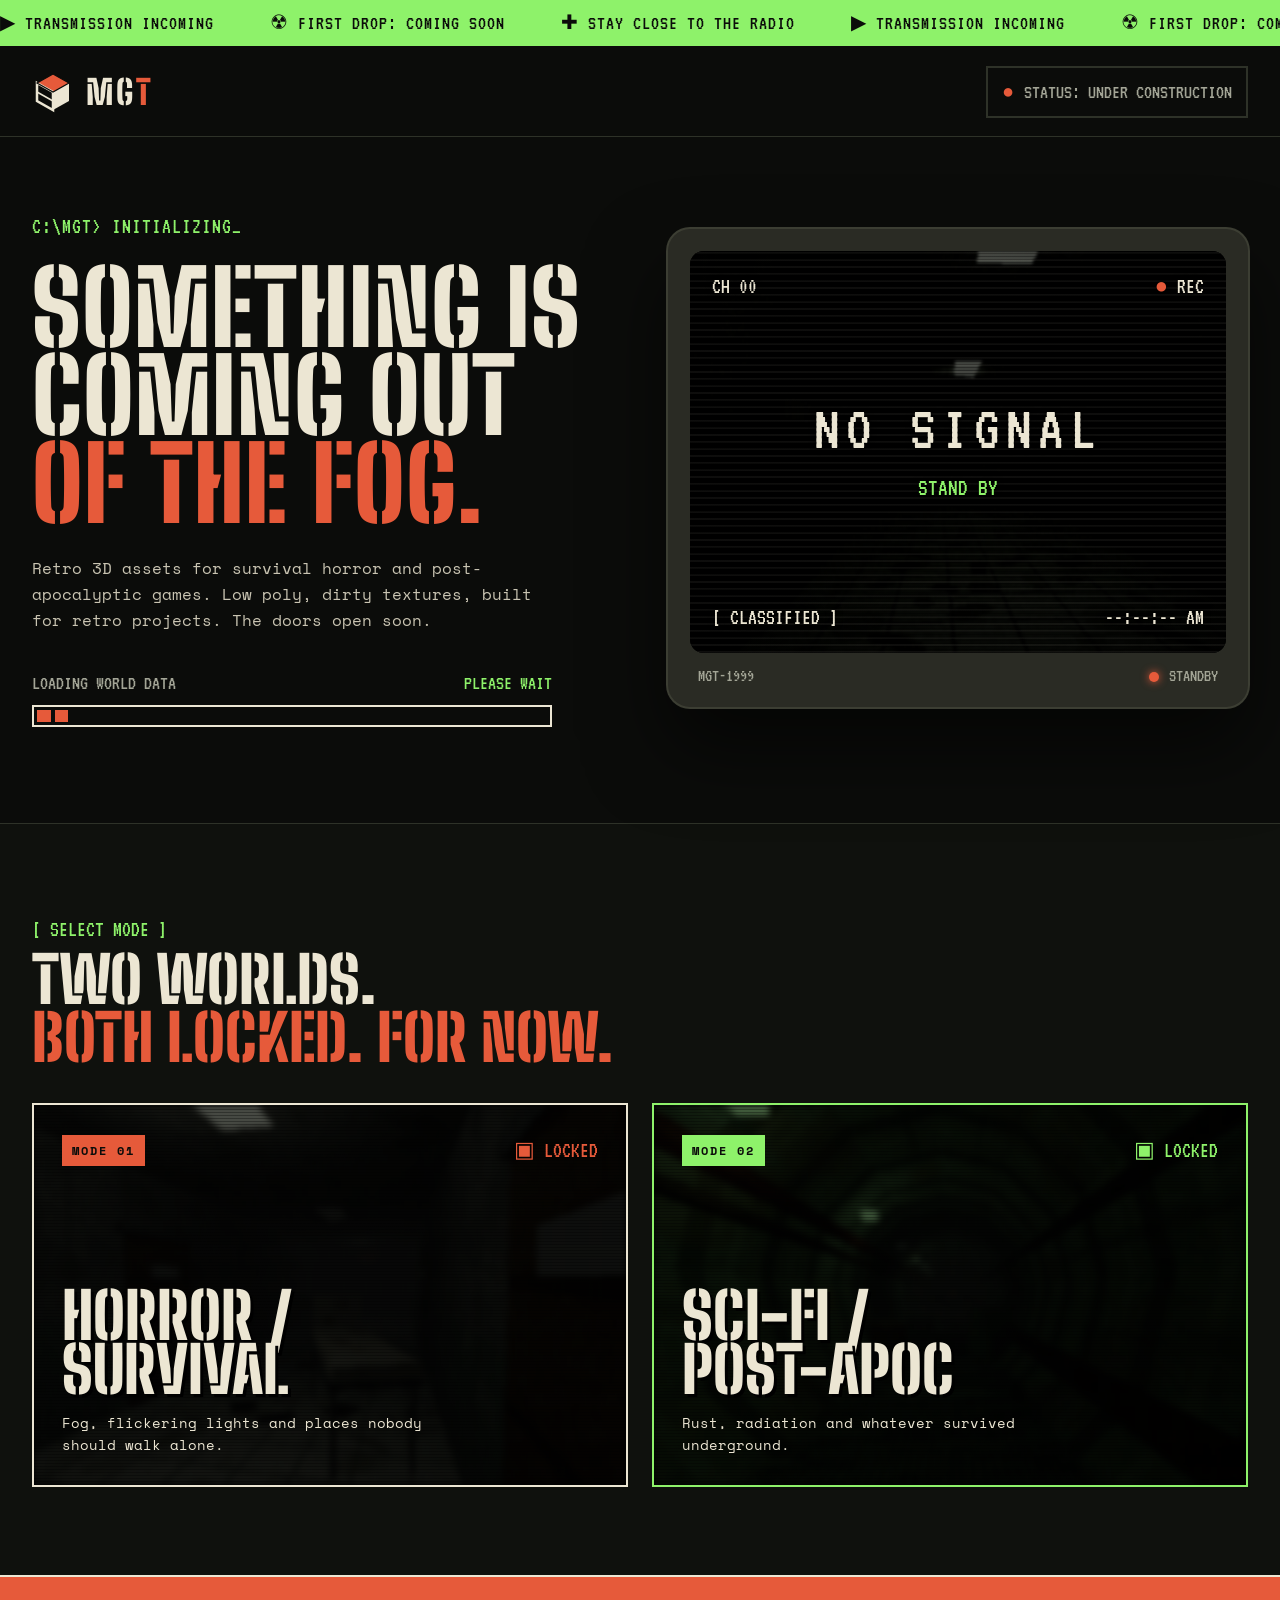
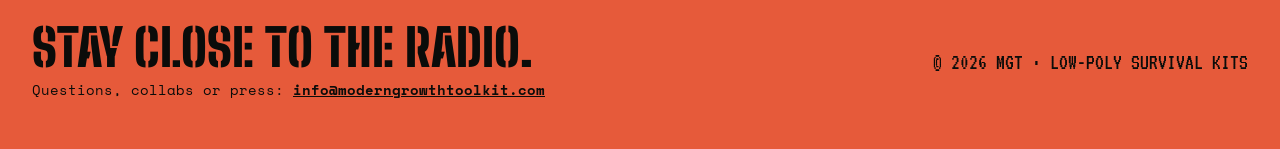
==== commit 04e3562f: "update page update page" ====
--- a/index.html
+++ b/index.html
@@ -3,141 +3,118 @@
 <head>
   <meta charset="utf-8">
   <meta name="viewport" content="width=device-width, initial-scale=1">
-  <title>Did You Hear? — Coming soon</title>
-  <meta name="description" content="Your daily dose of the biggest celebrity news, Hollywood drama and internet culture tea — delivered in under 60 seconds. Coming soon to YouTube.">
-  <meta property="og:title" content="Did You Hear? — Coming soon">
-  <meta property="og:description" content="Celebrity news, Hollywood drama and internet culture tea in under 60 seconds. Get the scoop first.">
-  <meta property="og:image" content="assets/dyh-banner.jpg">
-  <meta name="theme-color" content="#0B0B14">
-  <link rel="icon" href="assets/favicon-32.png" sizes="32x32" type="image/png">
-  <link rel="apple-touch-icon" href="assets/apple-touch-icon-180.png">
+  <title>MGT — Coming soon</title>
+  <meta name="description" content="Retro 3D assets for survival horror and post-apocalyptic games. Low poly, dirty textures, built for retro projects. Coming soon.">
+  <meta property="og:title" content="MGT — Something is coming out of the fog">
+  <meta property="og:description" content="Retro 3D assets for survival horror and post-apocalyptic games. Coming soon.">
+  <meta property="og:image" content="crt-corridor.png">
+  <meta name="theme-color" content="#0B0C0A">
+  <link rel="icon" href="favicon.svg" type="image/svg+xml">
   <link rel="preconnect" href="https://fonts.googleapis.com">
   <link rel="preconnect" href="https://fonts.gstatic.com" crossorigin>
-  <link href="https://fonts.googleapis.com/css2?family=Anton&family=Montserrat:wght@400;500;600;700;800&family=Playfair+Display:ital,wght@1,700;1,900&display=swap" rel="stylesheet">
+  <link href="https://fonts.googleapis.com/css2?family=Big+Shoulders+Stencil:wght@700;800;900&family=Space+Mono:ital,wght@0,400;0,700;1,400&family=VT323&display=swap" rel="stylesheet">
   <link rel="stylesheet" href="styles.css">
 </head>
 <body>
 
-<!-- ================= TOP BAR ================= -->
-<header class="top wrap">
-  <a class="brand" href="#" aria-label="Did You Hear? home">
-    <img src="assets/dyh-logo.png" alt="Did You Hear?" width="64" height="48">
-    <span class="brand__name">Did You <em>Hear?</em></span>
-  </a>
-  <a class="btn btn--dark btn--sm" data-yt href="#" target="_blank" rel="noopener">
-    <svg viewBox="0 0 24 24" aria-hidden="true"><path d="M8 5v14l11-7z"/></svg> YouTube
-  </a>
+<!-- ===== STATUS STRIP ===== -->
+<div class="strip" aria-hidden="true">
+  <div class="marq">
+    <span>▶ TRANSMISSION INCOMING</span><span>☢ FIRST DROP: COMING SOON</span><span>✚ STAY CLOSE TO THE RADIO</span>
+    <span>▶ TRANSMISSION INCOMING</span><span>☢ FIRST DROP: COMING SOON</span><span>✚ STAY CLOSE TO THE RADIO</span>
+  </div>
+</div>
+
+<!-- ===== HEADER ===== -->
+<header class="top">
+  <div class="wrap top__inner">
+    <span class="brand">
+      <svg width="42" height="42" viewBox="0 0 42 42" aria-hidden="true"><path d="M21 3 L37 12 L21 21 L5 12 Z" fill="#E65A3A"/><path d="M5 12 L21 21 L21 39 L5 30 Z" fill="none" stroke="#ECE6D3" stroke-width="2.5"/><path d="M37 12 L21 21 L21 39 L37 30 Z" fill="#ECE6D3"/><path d="M21 30 L5 21" stroke="#ECE6D3" stroke-width="1.5" fill="none"/><path d="M21 3 L37 12 L21 21 L5 12 Z" fill="none" stroke="#0B0C0A" stroke-width="1.2"/></svg>
+      <span class="brand__word">MG<span class="rust">T</span></span>
+    </span>
+    <span class="status"><span class="blink rust">●</span> STATUS: UNDER CONSTRUCTION</span>
+  </div>
 </header>
 
 <main>
-<!-- ================= HERO ================= -->
-<section class="hero wrap">
+<!-- ===== HERO ===== -->
+<section class="wrap hero">
   <div class="hero__copy">
-    <div class="tags">
-      <span class="tag tag--magenta">Coming soon</span>
-      <span class="tag tag--outline"><span class="dot"></span> Brewing now</span>
-    </div>
+    <p class="prompt">C:\MGT&gt; INITIALIZING<span class="blink">_</span></p>
+    <h1 class="headline">Something is<br>coming out<br><span class="rust">of the fog.</span></h1>
+    <p class="lead">Retro 3D assets for survival horror and post-apocalyptic games. Low poly, dirty textures, built for retro projects. The doors open soon.</p>
 
-    <h1 class="headline">
-      <span class="headline__line">The tea is</span>
-      <span class="headline__line headline__line--pink">almost ready.</span>
-    </h1>
-
-    <p class="lead">Your daily dose of the biggest <strong>celebrity news</strong>, <strong>Hollywood drama</strong> and <strong>internet culture tea</strong> — delivered in under 60 seconds.</p>
-
-    <!-- Waitlist on torn paper -->
-    <div class="paper">
-      <p class="paper__kicker">Don't miss a single scoop</p>
-      <p class="paper__title">Get the tea <em>first.</em></p>
-      <!-- Replace action with your Kit / MailerLite / Beehiiv form endpoint -->
-      <form class="signup" id="signup" action="#" method="post" novalidate>
-        <label class="sr-only" for="email">Email address</label>
-        <input id="email" name="email" type="email" placeholder="you@email.com" autocomplete="email" required>
-        <button class="btn btn--magenta" type="submit">Spill it to me</button>
-        <p class="signup__msg" id="signupMsg" role="status"></p>
-      </form>
-      <p class="paper__fine">One email when we go live. No spam — just the good stuff.</p>
+    <div class="loader">
+      <div class="loader__meta"><span>LOADING WORLD DATA</span><span class="blink phos">PLEASE WAIT</span></div>
+      <div class="loader__track"><div class="loader__bar"></div></div>
     </div>
   </div>
 
-  <div class="hero__art" aria-hidden="true">
-    <svg class="spark spark--1" viewBox="0 0 24 24"><path d="M12 0C13 8 16 11 24 12 16 13 13 16 12 24 11 16 8 13 0 12 8 11 11 8 12 0Z"/></svg>
-    <svg class="spark spark--2" viewBox="0 0 24 24"><path d="M12 0C13 8 16 11 24 12 16 13 13 16 12 24 11 16 8 13 0 12 8 11 11 8 12 0Z"/></svg>
-    <svg class="spark spark--3" viewBox="0 0 24 24"><path d="M12 0C13 8 16 11 24 12 16 13 13 16 12 24 11 16 8 13 0 12 8 11 11 8 12 0Z"/></svg>
-    <svg class="crown" viewBox="0 0 48 34"><path d="M5 30 9 9l9 11 6-16 6 16 9-11 4 21Z" fill="none" stroke="currentColor" stroke-width="2.6" stroke-linejoin="round"/><circle cx="9" cy="7" r="2.4" fill="currentColor"/><circle cx="24" cy="3" r="2.4" fill="currentColor"/><circle cx="39" cy="7" r="2.4" fill="currentColor"/></svg>
-
-    <img class="hero__logo" src="assets/dyh-logo.png" alt="" width="640" height="479">
-
-    <span class="sticker sticker--breaking">Breaking</span>
-    <span class="sticker sticker--exclusive">Exclusive</span>
-    <span class="sticker sticker--tea">Spill<br>the tea</span>
-
-    <div class="wave">
-      <span></span><span></span><span></span><span></span><span></span><span></span><span></span><span></span><span></span><span></span><span></span><span></span><span></span><span></span><span></span><span></span><span></span><span></span>
+  <div class="hero__tv">
+    <div class="tv">
+      <div class="crt tv__screen">
+        <img class="px flick tv__img" src="crt-corridor.png" alt="A dark, foggy corridor glimpsed on an old CRT screen" width="1200" height="900">
+        <div class="tv__vignette"></div>
+        <div class="tv__hud">
+          <div class="tv__row"><span>CH 00</span><span><span class="blink rust">●</span> REC</span></div>
+          <div class="tv__center">
+            <div class="tv__nosignal">NO SIGNAL</div>
+            <div class="blink phos tv__standby">STAND BY</div>
+          </div>
+          <div class="tv__row"><span>[ CLASSIFIED ]</span><span>--:--:-- AM</span></div>
+        </div>
+      </div>
+      <div class="tv__base">
+        <span>MGT-1999</span>
+        <span class="tv__power"><span class="blink tv__led"></span>STANDBY</span>
+      </div>
     </div>
   </div>
 </section>
 
-<!-- ================= TICKER ================= -->
-<div class="ticker" aria-label="Topics">
-  <div class="ticker__track">
-    <span>Breaking</span><i>✦</i><span>Celebrity news</span><i>✦</i><span>Hollywood drama</span><i>✦</i><span>Pop culture</span><i>✦</i><span>Viral moments</span><i>✦</i><span>Spill the tea</span><i>✦</i>
-    <span aria-hidden="true">Breaking</span><i>✦</i><span aria-hidden="true">Celebrity news</span><i>✦</i><span aria-hidden="true">Hollywood drama</span><i>✦</i><span aria-hidden="true">Pop culture</span><i>✦</i><span aria-hidden="true">Viral moments</span><i>✦</i><span aria-hidden="true">Spill the tea</span><i>✦</i>
-  </div>
-</div>
+<!-- ===== WORLDS (locked) ===== -->
+<section class="worlds">
+  <div class="wrap">
+    <p class="kicker">[ SELECT MODE ]</p>
+    <h2 class="h2">Two worlds.<br><span class="rust">Both locked. For now.</span></h2>
 
-<!-- ================= WHAT'S ON THE MENU ================= -->
-<section class="menu wrap">
-  <p class="kicker">What's on the menu</p>
-  <h2 class="h2">Everything everyone's <em>talking about.</em></h2>
+    <div class="modes">
+      <article class="crt mode mode--horror">
+        <img class="px mode__img" src="mode-horror.png" alt="" width="960" height="720">
+        <div class="mode__body">
+          <div class="mode__top"><span class="mode__tag">MODE 01</span><span class="mode__lock rust">▣ LOCKED</span></div>
+          <div>
+            <h3 class="mode__title">Horror /<br>Survival</h3>
+            <p class="mode__text">Fog, flickering lights and places nobody should walk alone.</p>
+          </div>
+        </div>
+      </article>
 
-  <div class="cards">
-    <article class="card">
-      <span class="card__tag tag tag--magenta">Celebrity</span>
-      <h3>Celebrity updates</h3>
-      <p>New couples, big splits, surprise announcements. The trending stories, the second they break.</p>
-    </article>
-    <article class="card card--dark">
-      <span class="card__tag tag tag--coral">Hollywood</span>
-      <h3>Hollywood drama</h3>
-      <p>Red carpets, feuds and behind-the-scenes moments — broken down so you know what really happened.</p>
-    </article>
-    <article class="card card--plum">
-      <span class="card__tag tag tag--white">Internet</span>
-      <h3>Internet culture tea</h3>
-      <p>The viral clips, memes and pop culture moments taking over your feed this week.</p>
-    </article>
-  </div>
-
-  <div class="promise">
-    <div class="promise__item"><strong>60s</strong><span>or less per story</span></div>
-    <div class="promise__item"><strong>Daily</strong><span>fresh scoops</span></div>
-    <div class="promise__item"><strong>100%</strong><span>free on YouTube</span></div>
-  </div>
-</section>
-
-<!-- ================= CHANNEL PREVIEW ================= -->
-<section class="preview wrap">
-  <figure class="preview__frame">
-    <img src="assets/dyh-banner.jpg" alt="Did You Hear? channel banner: breaking the biggest stories in celebrity and entertainment news." loading="lazy" width="1600" height="533">
-  </figure>
-  <div class="preview__cta">
-    <p class="preview__text">Be there when the first scoop drops.</p>
-    <a class="btn btn--magenta btn--lg" data-yt href="#" target="_blank" rel="noopener">
-      <svg viewBox="0 0 24 24" aria-hidden="true"><path d="M8 5v14l11-7z"/></svg> Subscribe on YouTube
-    </a>
-    <p class="preview__note">Hit the bell <span aria-hidden="true">🔔</span> so you never miss the tea.</p>
+      <article class="crt mode mode--scifi">
+        <img class="px mode__img" src="mode-scifi.png" alt="" width="960" height="720">
+        <div class="mode__body">
+          <div class="mode__top"><span class="mode__tag">MODE 02</span><span class="mode__lock phos">▣ LOCKED</span></div>
+          <div>
+            <h3 class="mode__title">Sci-fi /<br>Post-apoc</h3>
+            <p class="mode__text">Rust, radiation and whatever survived underground.</p>
+          </div>
+        </div>
+      </article>
+    </div>
   </div>
 </section>
 </main>
 
+<!-- ===== FOOTER ===== -->
 <footer class="foot">
   <div class="wrap foot__inner">
-    <p>Business inquiries: <a data-email href="#">your@email.com</a></p>
-    <p>© <span id="year">2026</span> Did You Hear? · Celebrity · Pop culture · Viral moments</p>
+    <div>
+      <p class="foot__title">Stay close to the radio.</p>
+      <p class="foot__text">Questions, collabs or press: <a href="mailto:info@moderngrowthtoolkit.com">info@moderngrowthtoolkit.com</a></p>
+    </div>
+    <span class="foot__legal">© 2026 MGT · LOW-POLY SURVIVAL KITS</span>
   </div>
 </footer>
 
-<script src="script.js"></script>
 </body>
 </html>
--- a/styles.css
+++ b/styles.css
@@ -1,280 +1,171 @@
 /* =========================================================
-   Did You Hear? — Coming soon
+   MGT — Coming soon
    ========================================================= */
 :root {
-  --magenta: #FF0F7B;
-  --magenta-dark: #D9005F;
-  --coral: #FF6B4A;
-  --plum: #5A0D6D;
-  --black: #0B0B14;
-  --black-2: #15131F;
-  --neutral: #F4F1ED;
-  --white: #FFFFFF;
-  --muted: #B9B3C4;
+  --ink: #0B0C0A;
+  --ink-2: #0F110D;
+  --panel: #14160F;
+  --line: #2E3228;
+  --bone: #ECE6D3;
+  --bone-2: #C9C4B2;
+  --fog: #A3A596;
+  --rust: #E65A3A;
+  --phos: #8EF26A;
 
-  --f-head: "Anton", "Impact", "Arial Narrow", sans-serif;
-  --f-body: "Montserrat", system-ui, sans-serif;
-  --f-accent: "Playfair Display", Georgia, serif;
-
-  --torn: url("data:image/svg+xml,%3Csvg xmlns='http://www.w3.org/2000/svg' viewBox='0 0 120 14' preserveAspectRatio='none'%3E%3Cpath d='M0 14V8l6-3 5 4 6-6 7 4 6-5 6 6 7-4 6 6 7-7 6 3 7-5 6 6 7-3 6 5 7-7 6 4 7-3 6 5 6-3v9Z'/%3E%3C/svg%3E");
+  --f-display: "Big Shoulders Stencil", "Impact", sans-serif;
+  --f-mono: "Space Mono", ui-monospace, monospace;
+  --f-pixel: "VT323", ui-monospace, monospace;
 }
 
 *, *::before, *::after { box-sizing: border-box; }
-html { scroll-behavior: smooth; overflow-x: clip; }
+html { overflow-x: clip; }
 body {
   margin: 0;
-  background: var(--black);
-  color: var(--white);
-  font-family: var(--f-body);
-  font-size: 17px; line-height: 1.6;
+  background: var(--ink);
+  color: var(--bone);
+  font-family: var(--f-mono);
+  font-size: 15px;
+  line-height: 1.6;
   -webkit-font-smoothing: antialiased;
-  overflow-x: clip;
 }
-/* glows + halftone */
-body::before {
-  content: ""; position: fixed; inset: 0; z-index: -2; pointer-events: none;
-  background:
-    radial-gradient(60% 50% at 85% 18%, rgba(255,15,123,.30), transparent 70%),
-    radial-gradient(45% 45% at 10% 85%, rgba(90,13,109,.55), transparent 70%),
-    radial-gradient(35% 35% at 60% 95%, rgba(255,107,74,.18), transparent 70%);
+a { color: var(--bone); }
+a:hover { color: var(--phos); }
+img, svg { display: block; max-width: 100%; }
+.wrap { width: 100%; max-width: 1320px; margin: 0 auto; padding-left: 32px; padding-right: 32px; }
+.rust { color: var(--rust); }
+.phos { color: var(--phos); }
+
+/* ---------- Retro effects ---------- */
+.px { image-rendering: pixelated; image-rendering: crisp-edges; }
+.crt { position: relative; overflow: hidden; }
+.crt::after {
+  content: ""; position: absolute; inset: 0; pointer-events: none; z-index: 3;
+  background: repeating-linear-gradient(0deg, rgba(0,0,0,.32) 0 1px, transparent 1px 3px);
 }
-body::after {
-  content: ""; position: fixed; inset: 0; z-index: -1; pointer-events: none;
-  background-image: radial-gradient(rgba(255,255,255,.10) 1.2px, transparent 1.4px);
-  background-size: 14px 14px;
-  -webkit-mask-image: linear-gradient(135deg, transparent 35%, #000 75%);
-          mask-image: linear-gradient(135deg, transparent 35%, #000 75%);
+.blink { animation: blink 1.2s steps(2, start) infinite; }
+@keyframes blink { to { visibility: hidden; } }
+.flick { animation: flick 4s infinite; }
+@keyframes flick { 0%,100% { opacity: .9; } 46% { opacity: .9; } 48% { opacity: .35; } 50% { opacity: .85; } 52% { opacity: .4; } 54% { opacity: .9; } }
+
+/* ---------- Status strip ---------- */
+.strip { background: var(--phos); color: var(--ink); overflow: hidden; border-bottom: 2px solid var(--ink); }
+.marq {
+  display: flex; gap: 56px; width: max-content; padding: 7px 0;
+  font-family: var(--f-pixel); font-size: 20px; letter-spacing: 1px; white-space: nowrap;
+  animation: marq 36s linear infinite;
 }
-a { color: inherit; }
-img, svg { display: block; max-width: 100%; }
-img { height: auto; }
-.wrap { width: 100%; max-width: 1200px; margin: 0 auto; padding-left: 24px; padding-right: 24px; }
-.sr-only { position: absolute; width: 1px; height: 1px; overflow: hidden; clip: rect(0 0 0 0); white-space: nowrap; }
-em { font-family: var(--f-accent); font-style: italic; font-weight: 900; }
+@keyframes marq { to { transform: translateX(-50%); } }
 
-/* ---------- Buttons ---------- */
-.btn {
-  display: inline-flex; align-items: center; justify-content: center; gap: 10px;
-  font-family: var(--f-head); font-size: 18px; letter-spacing: .04em; text-transform: uppercase;
-  text-decoration: none; white-space: nowrap; cursor: pointer;
-  padding: 14px 24px; border: 2.5px solid var(--black); border-radius: 6px;
-  transform: rotate(-1deg);
-  transition: transform .15s ease, box-shadow .15s ease, background .15s;
+/* ---------- Header ---------- */
+.top { border-bottom: 1px solid var(--line); }
+.top__inner { display: flex; flex-wrap: wrap; align-items: center; justify-content: space-between; gap: 16px 32px; padding-top: 18px; padding-bottom: 18px; }
+.brand { display: flex; align-items: center; gap: 12px; }
+.brand__word { font-family: var(--f-display); font-weight: 900; font-size: 34px; letter-spacing: 3px; line-height: 1; }
+.status {
+  display: inline-flex; align-items: center; gap: 10px; padding: 8px 14px;
+  border: 2px solid var(--line); font-family: var(--f-pixel); font-size: 20px; color: var(--fog);
 }
-.btn svg { width: 16px; height: 16px; fill: currentColor; }
-.btn--magenta { background: var(--magenta); color: var(--white); box-shadow: 4px 4px 0 var(--black), 0 0 0 2.5px var(--white); }
-.btn--magenta:hover { transform: rotate(-1deg) translate(-2px,-2px); box-shadow: 6px 6px 0 var(--black), 0 0 0 2.5px var(--white), 0 0 28px rgba(255,15,123,.55); }
-.btn--magenta:active { transform: rotate(-1deg) translate(2px,2px); box-shadow: 1px 1px 0 var(--black), 0 0 0 2.5px var(--white); }
-.btn--dark { background: var(--black); color: var(--white); border-color: var(--white); }
-.btn--dark:hover { background: var(--magenta); }
-.btn--sm { font-size: 15px; padding: 9px 16px; }
-.btn--lg { font-size: 22px; padding: 18px 30px; }
-
-/* ---------- Tags / stickers ---------- */
-.tag {
-  display: inline-flex; align-items: center; gap: 8px;
-  font-family: var(--f-head); font-size: 15px; letter-spacing: .06em; text-transform: uppercase;
-  padding: 6px 14px; border-radius: 4px; line-height: 1.2;
-}
-.tag--magenta { background: var(--magenta); color: var(--white); box-shadow: 3px 3px 0 var(--black); }
-.tag--coral { background: var(--coral); color: var(--black); }
-.tag--white { background: var(--white); color: var(--plum); }
-.tag--outline { border: 2px solid rgba(255,255,255,.7); color: var(--white); }
-.dot { width: 8px; height: 8px; border-radius: 50%; background: var(--magenta); box-shadow: 0 0 10px var(--magenta); animation: pulse 1.4s infinite; }
-@keyframes pulse { 50% { opacity: .25; } }
-
-/* ---------- Top bar ---------- */
-.top { display: flex; justify-content: space-between; align-items: center; padding-top: 22px; padding-bottom: 22px; }
-.brand { display: flex; align-items: center; gap: 10px; text-decoration: none; }
-.brand img { width: 64px; height: auto; }
-.brand__name { font-family: var(--f-head); font-size: 24px; text-transform: uppercase; letter-spacing: .02em; line-height: 1; }
-.brand__name em { color: var(--magenta); text-transform: none; font-size: 1.1em; }
 
 /* ---------- Hero ---------- */
-.hero { display: grid; grid-template-columns: 1.1fr .9fr; gap: 48px; align-items: center; padding-top: 24px; padding-bottom: 72px; }
-.tags { display: flex; gap: 12px; flex-wrap: wrap; }
-.tags .tag--magenta { transform: rotate(-3deg); }
-.headline { margin: 22px 0 18px; font-family: var(--f-head); font-weight: 400; text-transform: uppercase; line-height: .92; letter-spacing: .005em; }
-.headline__line { display: block; font-size: clamp(3.4rem, 8.6vw, 7.4rem); }
-.headline__line--pink {
-  color: var(--magenta);
-  text-shadow: 4px 4px 0 var(--black), 0 0 40px rgba(255,15,123,.45);
+.hero { display: flex; flex-wrap: wrap; gap: 56px; align-items: center; padding-top: 72px; padding-bottom: 96px; }
+.hero__copy { flex: 1 1 500px; min-width: 0; }
+.prompt { margin: 0 0 20px; font-family: var(--f-pixel); font-size: 22px; color: var(--phos); letter-spacing: 1px; }
+.headline {
+  margin: 0; font-family: var(--f-display); font-weight: 900; text-transform: uppercase;
+  font-size: clamp(56px, 8vw, 110px); line-height: .86; letter-spacing: 1px;
 }
-.lead { margin: 0; max-width: 540px; font-size: 1.15rem; color: #E6E1EA; }
-.lead strong { color: var(--white); font-weight: 700; }
+.lead { margin: 28px 0 0; max-width: 520px; font-size: 16px; color: var(--bone-2); }
 
-/* torn paper */
-.paper {
-  position: relative; margin-top: 40px; max-width: 560px;
-  background: var(--neutral); color: var(--black);
-  padding: 26px 26px 24px;
-  transform: rotate(-1.2deg);
-  filter: drop-shadow(6px 8px 0 rgba(255,15,123,.9));
+.loader { margin-top: 34px; max-width: 520px; }
+.loader__meta { display: flex; justify-content: space-between; gap: 12px; margin-bottom: 6px; font-family: var(--f-pixel); font-size: 20px; color: var(--fog); }
+.loader__track { height: 22px; border: 2px solid var(--bone); padding: 3px; }
+.loader__bar {
+  height: 100%; width: 6%;
+  background: repeating-linear-gradient(90deg, var(--rust) 0 14px, transparent 14px 18px);
+  animation: load 3.2s steps(16) infinite;
 }
-.paper::before, .paper::after {
-  content: ""; position: absolute; left: 0; right: 0; height: 14px; background: var(--neutral);
-  -webkit-mask: var(--torn) repeat-x 0 0 / 120px 14px; mask: var(--torn) repeat-x 0 0 / 120px 14px;
+@keyframes load { 0% { width: 6%; } 80% { width: 88%; } 100% { width: 88%; } }
+
+/* CRT TV */
+.hero__tv { flex: 1 1 500px; min-width: 0; max-width: 660px; }
+.tv {
+  position: relative; background: #2A2B24; border-radius: 22px; padding: 22px 22px 54px;
+  box-shadow: 0 0 0 2px #3C3E33, 0 40px 80px rgba(0,0,0,.6);
 }
-.paper::before { top: -13px; }
-.paper::after { bottom: -13px; transform: scaleY(-1); }
-.paper__kicker { margin: 0; font-weight: 700; font-size: 12px; letter-spacing: .14em; text-transform: uppercase; color: var(--plum); }
-.paper__title { margin: 4px 0 16px; font-family: var(--f-head); font-size: 2.3rem; line-height: 1; text-transform: uppercase; }
-.paper__title em { color: var(--magenta); text-transform: none; font-size: 1.08em; }
-.paper__fine { margin: 10px 0 0; font-size: 12.5px; color: #5d5866; }
+.tv__screen { border-radius: 14px; background: #000; aspect-ratio: 4 / 3; }
+.tv__img { width: 100%; height: 100%; object-fit: cover; filter: grayscale(.6) brightness(.55) contrast(1.2) blur(1.5px); }
+.tv__vignette {
+  position: absolute; inset: 0;
+  background:
+    repeating-linear-gradient(0deg, rgba(236,230,211,.06) 0 2px, transparent 2px 7px),
+    radial-gradient(ellipse at center, transparent 40%, rgba(0,0,0,.75) 100%);
+}
+.tv__hud {
+  position: absolute; inset: 0; z-index: 4; padding: 18px 22px;
+  display: flex; flex-direction: column; justify-content: space-between;
+  font-family: var(--f-pixel); color: var(--bone); text-shadow: 0 0 6px rgba(0,0,0,.9);
+}
+.tv__row { display: flex; justify-content: space-between; gap: 12px; font-size: 22px; }
+.tv__center { text-align: center; }
+.tv__nosignal { font-size: clamp(40px, 6vw, 64px); letter-spacing: 6px; line-height: 1; }
+.tv__standby { font-size: 24px; margin-top: 8px; }
+.tv__base {
+  position: absolute; left: 30px; right: 30px; bottom: 16px;
+  display: flex; justify-content: space-between; align-items: center;
+  font-family: var(--f-pixel); font-size: 18px; color: var(--fog);
+}
+.tv__power { display: flex; gap: 10px; align-items: center; }
+.tv__led { width: 10px; height: 10px; border-radius: 50%; background: var(--rust); box-shadow: 0 0 8px var(--rust); }
 
-.signup { display: flex; gap: 12px; flex-wrap: wrap; }
-.signup input {
-  flex: 1 1 220px; min-width: 0;
-  font-family: var(--f-body); font-size: 16px; font-weight: 500;
-  padding: 14px 16px; border: 2.5px solid var(--black); border-radius: 6px;
-  background: var(--white); color: var(--black);
+/* ---------- Worlds ---------- */
+.worlds { border-top: 1px solid var(--line); background: var(--ink-2); padding: 88px 0; }
+.kicker { margin: 0; font-family: var(--f-pixel); font-size: 22px; color: var(--phos); }
+.h2 {
+  margin: 4px 0 36px; font-family: var(--f-display); font-weight: 900; text-transform: uppercase;
+  font-size: clamp(40px, 5vw, 72px); line-height: .9;
 }
-.signup input:focus { outline: none; box-shadow: 0 0 0 4px rgba(255,15,123,.35); }
-.signup input[aria-invalid="true"] { border-color: #C42B1C; }
-.signup__msg { flex-basis: 100%; margin: 2px 0 0; font-size: 14px; font-weight: 600; min-height: 1em; }
-.signup__msg.is-error { color: #C42B1C; }
-.signup__msg.is-ok { color: var(--magenta-dark); }
-
-/* hero art */
-.hero__art { position: relative; aspect-ratio: 1 / .95; display: grid; place-items: center; }
-.hero__art::before {
-  content: ""; position: absolute; inset: 8%; border-radius: 50%;
-  background: radial-gradient(circle, rgba(255,15,123,.45), rgba(90,13,109,.25) 55%, transparent 72%);
-  filter: blur(10px);
+.modes { display: flex; flex-wrap: wrap; gap: 24px; }
+.mode { flex: 1 1 520px; min-width: 0; min-height: 380px; background: #000; border: 2px solid var(--bone); }
+.mode--scifi { border-color: var(--phos); }
+.mode__img { position: absolute; inset: 0; width: 100%; height: 100%; object-fit: cover; filter: grayscale(.4) brightness(.35) blur(3px); }
+.mode--scifi .mode__img { filter: grayscale(.3) brightness(.4) blur(3px); }
+.mode__body {
+  position: relative; z-index: 4; min-height: 380px; padding: 28px;
+  display: flex; flex-direction: column; justify-content: space-between;
 }
-.hero__logo { position: relative; width: 82%; animation: float 5s ease-in-out infinite; filter: drop-shadow(0 18px 30px rgba(0,0,0,.55)); }
-@keyframes float { 0%,100% { transform: translateY(0) rotate(-2deg); } 50% { transform: translateY(-12px) rotate(1deg); } }
-
-.spark { position: absolute; fill: var(--magenta); filter: drop-shadow(0 0 10px rgba(255,15,123,.8)); animation: twinkle 2.6s ease-in-out infinite; }
-.spark--1 { width: 44px; top: 4%; left: 8%; }
-.spark--2 { width: 26px; top: 16%; right: 4%; fill: var(--white); animation-delay: .8s; }
-.spark--3 { width: 34px; bottom: 16%; left: 2%; fill: var(--coral); animation-delay: 1.5s; }
-@keyframes twinkle { 0%,100% { transform: scale(1) rotate(0); opacity: 1; } 50% { transform: scale(.55) rotate(45deg); opacity: .6; } }
-.crown { position: absolute; width: 60px; top: 2%; right: 18%; color: var(--white); transform: rotate(14deg); }
-
-.sticker {
-  position: absolute; z-index: 2;
-  font-family: var(--f-head); text-transform: uppercase; letter-spacing: .04em; line-height: 1;
-  padding: 8px 14px; border: 2.5px solid var(--black); border-radius: 6px;
-  box-shadow: 0 0 0 3px var(--white), 4px 4px 0 3px var(--black);
+.mode__top { display: flex; justify-content: space-between; align-items: center; }
+.mode__tag { background: var(--rust); color: var(--ink); font-weight: 700; font-size: 12px; letter-spacing: 2px; padding: 6px 10px; }
+.mode--scifi .mode__tag { background: var(--phos); }
+.mode__lock { font-family: var(--f-pixel); font-size: 22px; }
+.mode__title {
+  margin: 0; font-family: var(--f-display); font-weight: 900; text-transform: uppercase;
+  font-size: clamp(44px, 6vw, 64px); line-height: .85; text-shadow: 3px 3px 0 #000;
 }
-.sticker--breaking { background: var(--magenta); color: var(--white); font-size: 22px; top: 14%; left: 0; transform: rotate(-8deg); }
-.sticker--exclusive { background: var(--black); color: var(--white); font-size: 18px; bottom: 20%; right: 0; transform: rotate(6deg); }
-.sticker--tea { background: var(--white); color: var(--black); font-size: 16px; text-align: center; bottom: 4%; left: 14%; transform: rotate(-5deg); border-radius: 50% 50% 50% 8px; padding: 12px 16px; }
-
-.wave { position: absolute; bottom: 2%; right: 8%; display: flex; align-items: center; gap: 4px; height: 44px; }
-.wave span {
-  width: 4px; height: 100%; border-radius: 4px;
-  background: linear-gradient(var(--coral), var(--magenta) 50%, var(--plum));
-  transform-origin: center; animation: eq 1.1s ease-in-out infinite;
-}
-.wave span:nth-child(3n) { animation-delay: -.3s; }
-.wave span:nth-child(3n+1) { animation-delay: -.6s; }
-.wave span:nth-child(4n) { animation-duration: .8s; }
-.wave span:nth-child(5n) { animation-duration: 1.4s; }
-@keyframes eq { 0%,100% { transform: scaleY(.25); } 50% { transform: scaleY(1); } }
-
-/* ---------- Ticker ---------- */
-.ticker {
-  background: var(--magenta); color: var(--white); overflow: hidden;
-  border-block: 3px solid var(--black); padding: 14px 0;
-  transform: rotate(-1.5deg); margin: 0 -20px;
-  box-shadow: 0 0 40px rgba(255,15,123,.35);
-}
-.ticker__track { display: flex; align-items: center; gap: 26px; width: max-content; animation: scroll 32s linear infinite; }
-.ticker span { font-family: var(--f-head); font-size: 26px; text-transform: uppercase; letter-spacing: .03em; white-space: nowrap; }
-.ticker i { font-style: normal; color: var(--black); font-size: 20px; }
-@keyframes scroll { to { transform: translateX(-50%); } }
-
-/* ---------- Menu ---------- */
-.menu { padding-top: 100px; padding-bottom: 40px; }
-.kicker { margin: 0; font-weight: 700; font-size: 13px; letter-spacing: .16em; text-transform: uppercase; color: var(--coral); }
-.h2 { margin: 10px 0 40px; font-family: var(--f-head); font-weight: 400; text-transform: uppercase; font-size: clamp(2.2rem, 5vw, 3.8rem); line-height: 1; }
-.h2 em { color: var(--magenta); text-transform: none; font-size: 1.05em; }
-
-.cards { display: grid; grid-template-columns: repeat(3, 1fr); gap: 20px; }
-.card {
-  position: relative; padding: 30px 24px 26px;
-  background: var(--neutral); color: var(--black);
-  border: 2.5px solid var(--black); border-radius: 8px;
-  box-shadow: 6px 6px 0 var(--magenta);
-  transition: transform .18s ease, box-shadow .18s ease;
-}
-.card:nth-child(1) { transform: rotate(-1.2deg); }
-.card:nth-child(2) { transform: rotate(.8deg); }
-.card:nth-child(3) { transform: rotate(-.6deg); }
-.card:hover { transform: rotate(0) translate(-3px, -3px); box-shadow: 9px 9px 0 var(--magenta); }
-.card--dark { background: var(--black-2); color: var(--white); border-color: var(--white); box-shadow: 6px 6px 0 var(--coral); }
-.card--dark:hover { box-shadow: 9px 9px 0 var(--coral); }
-.card--plum { background: var(--plum); color: var(--white); border-color: var(--white); box-shadow: 6px 6px 0 var(--white); }
-.card--plum:hover { box-shadow: 9px 9px 0 var(--white); }
-.card__tag { position: absolute; top: -16px; left: 18px; transform: rotate(-4deg); font-size: 13px; }
-.card h3 { margin: 6px 0 10px; font-family: var(--f-head); font-weight: 400; font-size: 1.8rem; text-transform: uppercase; line-height: 1; }
-.card p { margin: 0; font-size: 15px; line-height: 1.55; }
-.card--dark p, .card--plum p { color: #E6E1EA; }
-
-.promise { display: grid; grid-template-columns: repeat(3, 1fr); margin-top: 56px; border-top: 2px solid rgba(255,255,255,.18); }
-.promise__item { padding: 22px 8px 0; display: flex; flex-direction: column; }
-.promise__item + .promise__item { border-left: 2px solid rgba(255,255,255,.18); padding-left: 24px; }
-.promise strong { font-family: var(--f-head); font-weight: 400; font-size: 2.6rem; line-height: 1; color: var(--magenta); }
-.promise span { font-size: 13px; font-weight: 600; letter-spacing: .1em; text-transform: uppercase; color: var(--muted); margin-top: 6px; }
-
-/* ---------- Preview ---------- */
-.preview { padding-top: 70px; padding-bottom: 100px; display: grid; grid-template-columns: 1.4fr 1fr; gap: 48px; align-items: center; }
-.preview__frame {
-  margin: 0; position: relative; transform: rotate(1.4deg);
-  border: 3px solid var(--white); border-radius: 6px; overflow: hidden;
-  box-shadow: 10px 10px 0 var(--magenta), 0 20px 50px rgba(0,0,0,.5);
-}
-.preview__frame img { width: 100%; height: auto; }
-.preview__text { margin: 0 0 22px; font-family: var(--f-head); font-size: clamp(2rem, 3.6vw, 2.8rem); line-height: 1; text-transform: uppercase; }
-.preview__note { margin: 18px 0 0; font-size: 14px; color: var(--muted); }
+.mode__text { margin: 14px 0 0; max-width: 420px; font-size: 14px; }
 
 /* ---------- Footer ---------- */
-.foot { border-top: 2px solid rgba(255,255,255,.12); background: rgba(0,0,0,.35); }
-.foot__inner { display: flex; justify-content: space-between; align-items: center; gap: 12px 24px; flex-wrap: wrap; padding-top: 22px; padding-bottom: 22px; }
-.foot p { margin: 0; font-size: 13px; color: var(--muted); }
-.foot a { color: var(--white); font-weight: 700; text-decoration-color: var(--magenta); text-decoration-thickness: 2px; text-underline-offset: 3px; }
-.foot a:hover { color: var(--magenta); }
-
-/* ---------- Entrance ---------- */
-.hero__copy > *, .hero__art { animation: rise .7s ease both; }
-.hero__copy > *:nth-child(2) { animation-delay: .08s; }
-.hero__copy > *:nth-child(3) { animation-delay: .16s; }
-.hero__copy > *:nth-child(4) { animation-delay: .24s; }
-.hero__art { animation-delay: .2s; }
-@keyframes rise { from { opacity: 0; translate: 0 18px; } to { opacity: 1; translate: 0 0; } }
+.foot { border-top: 2px solid var(--bone); background: var(--rust); color: var(--ink); }
+.foot__inner { display: flex; flex-wrap: wrap; justify-content: space-between; align-items: center; gap: 20px 40px; padding-top: 48px; padding-bottom: 48px; }
+.foot__title { margin: 0; font-family: var(--f-display); font-weight: 900; text-transform: uppercase; font-size: clamp(36px, 4vw, 56px); line-height: .9; }
+.foot__text { margin: 8px 0 0; font-size: 14px; }
+.foot a { color: var(--ink); font-weight: 700; }
+.foot a:hover { color: var(--bone); }
+.foot__legal { font-family: var(--f-pixel); font-size: 22px; }
 
 /* ---------- Responsive ---------- */
-@media (max-width: 960px) {
-  .hero { grid-template-columns: 1fr; gap: 24px; }
-  .hero__art { max-width: 480px; width: 100%; margin: 0 auto; order: -1; }
-  .cards { grid-template-columns: 1fr; gap: 32px; max-width: 560px; }
-  .preview { grid-template-columns: 1fr; gap: 36px; }
-}
 @media (max-width: 600px) {
-  body { font-size: 16px; }
   .wrap { padding-left: 16px; padding-right: 16px; }
-  .brand img { width: 52px; }
-  .brand__name { font-size: 19px; }
-  .hero { padding-bottom: 56px; padding-top: 0; }
-  .hero__art { max-width: 300px; aspect-ratio: 1 / .8; }
-  .wave { height: 32px; }
-  .paper { padding: 22px 18px 20px; }
-  .paper__title { font-size: 1.9rem; }
-  .signup .btn { width: 100%; }
-  .sticker--breaking { font-size: 17px; }
-  .sticker--exclusive { font-size: 15px; }
-  .sticker--tea { font-size: 13px; }
-  .crown { width: 44px; }
-  .ticker span { font-size: 21px; }
-  .menu { padding-top: 72px; }
-  .promise { grid-template-columns: 1fr; }
-  .promise__item + .promise__item { border-left: 0; padding-left: 8px; border-top: 2px solid rgba(255,255,255,.12); padding-bottom: 4px; margin-top: 18px; }
-  .preview { padding-bottom: 72px; }
-  .preview .btn--lg { width: 100%; font-size: 19px; }
-  .foot__inner { flex-direction: column; align-items: flex-start; }
+  .brand__word { font-size: 28px; }
+  .status { font-size: 16px; padding: 6px 10px; }
+  .hero { padding-top: 48px; padding-bottom: 64px; gap: 40px; }
+  .tv { padding: 14px 14px 46px; border-radius: 16px; }
+  .tv__row { font-size: 18px; }
+  .tv__base { left: 20px; right: 20px; bottom: 12px; }
+  .worlds { padding: 64px 0; }
+  .mode, .mode__body { min-height: 300px; }
+  .mode__body { padding: 20px; }
 }
 @media (prefers-reduced-motion: reduce) {
-  *, *::before, *::after { animation: none !important; transition: none !important; }
+  .blink, .marq, .loader__bar, .flick { animation: none; }
+  .loader__bar { width: 60%; }
 }
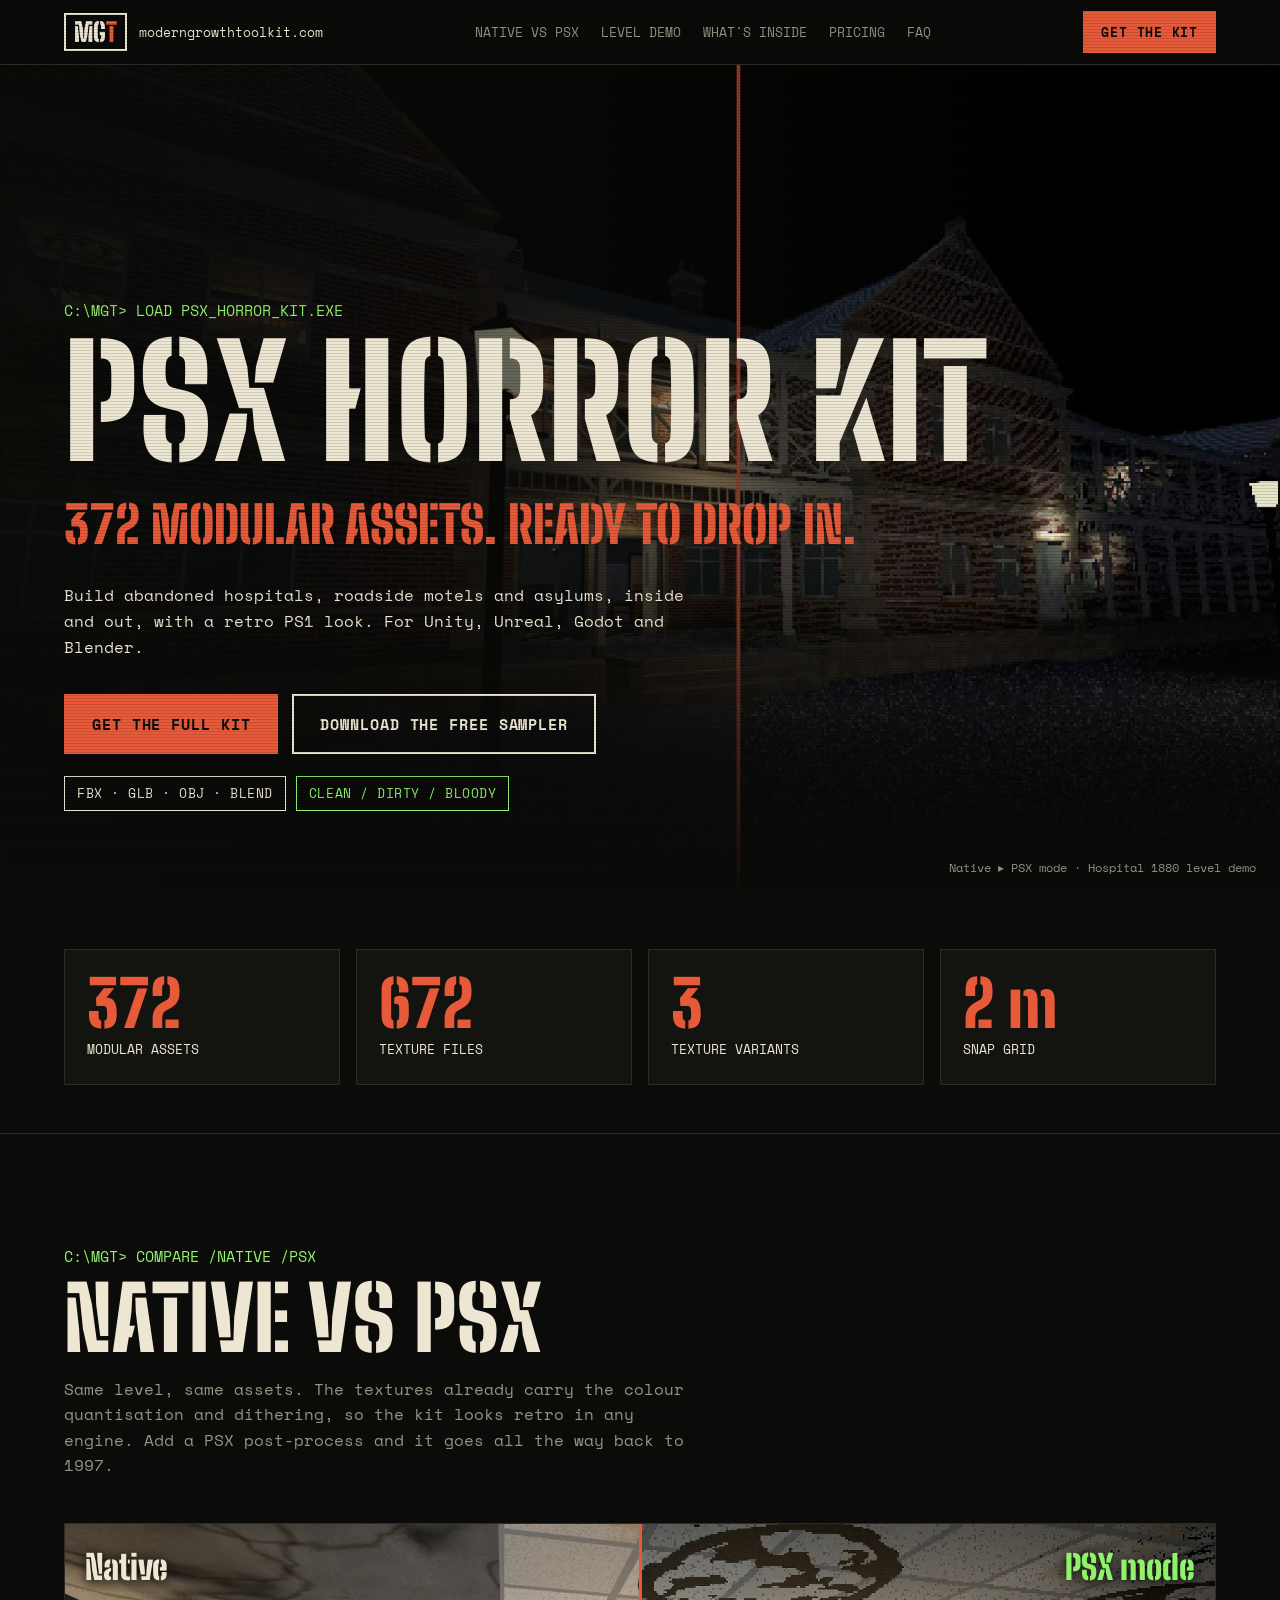
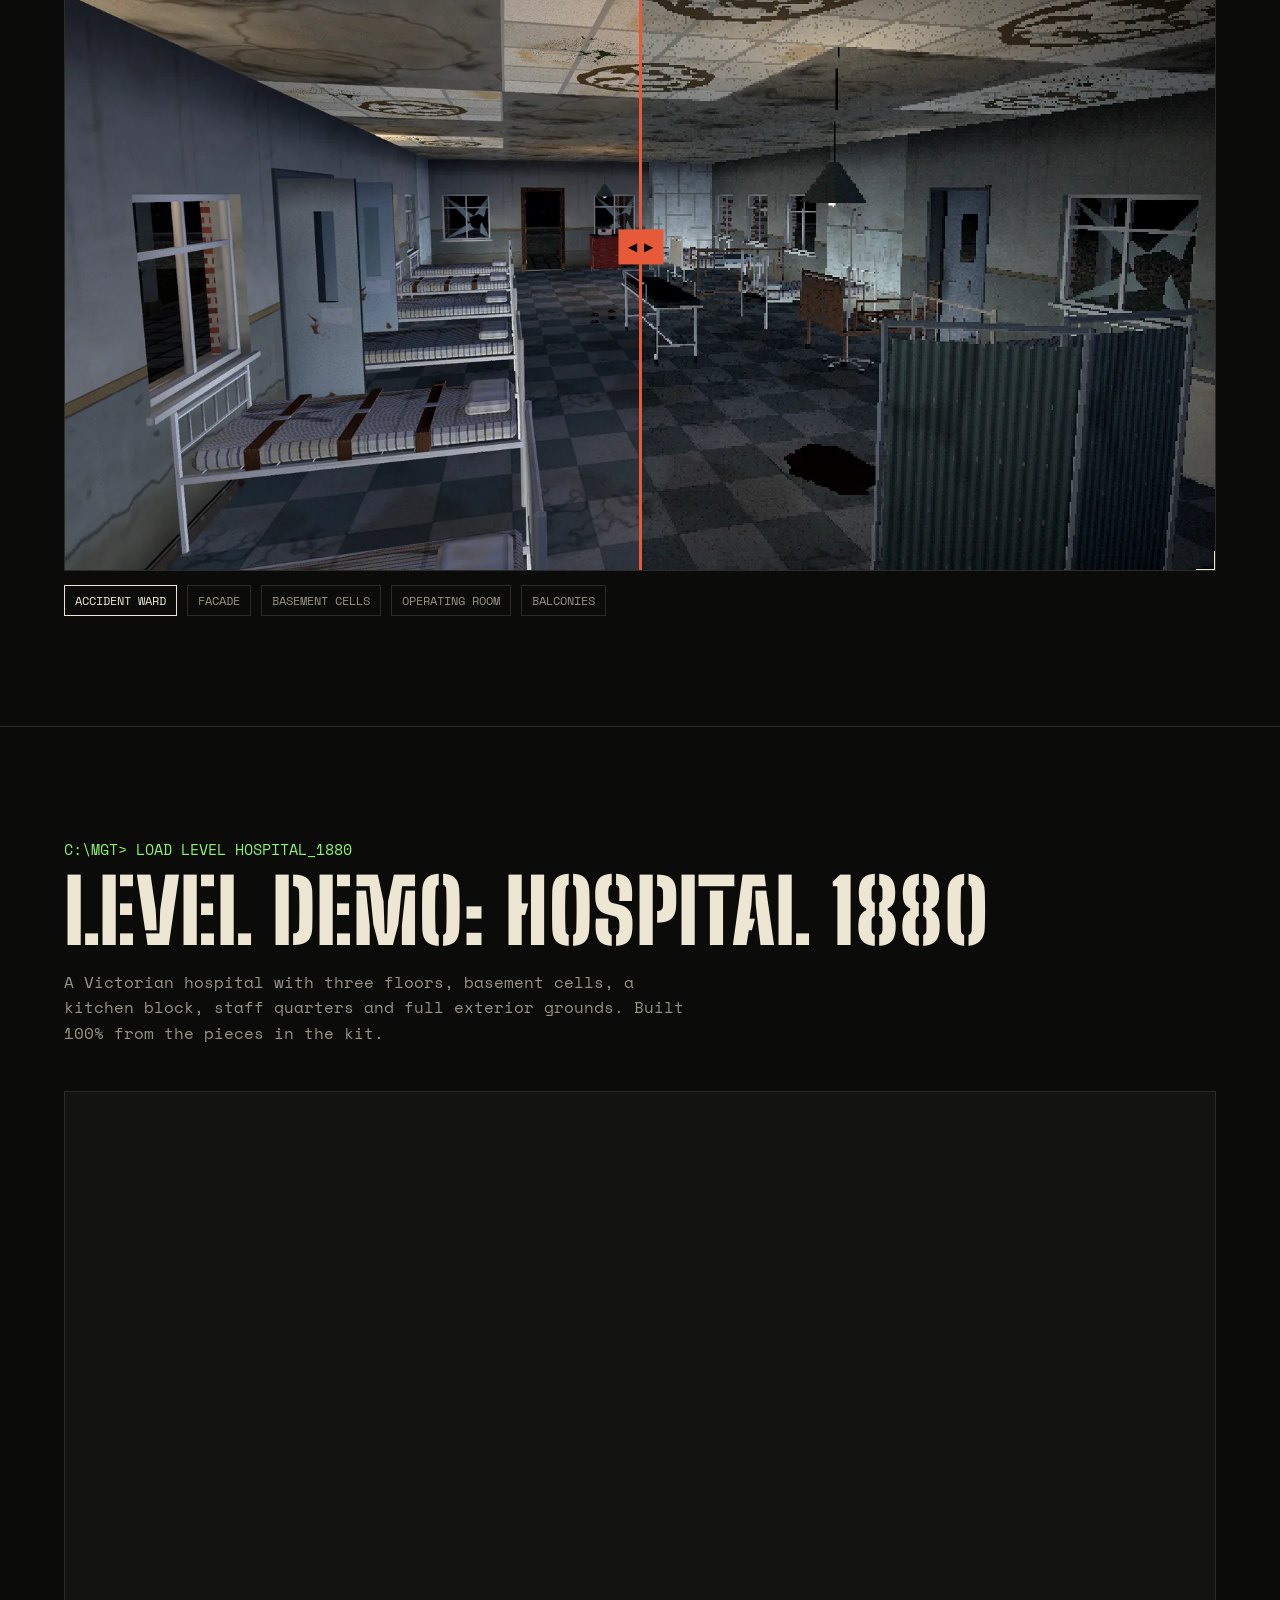
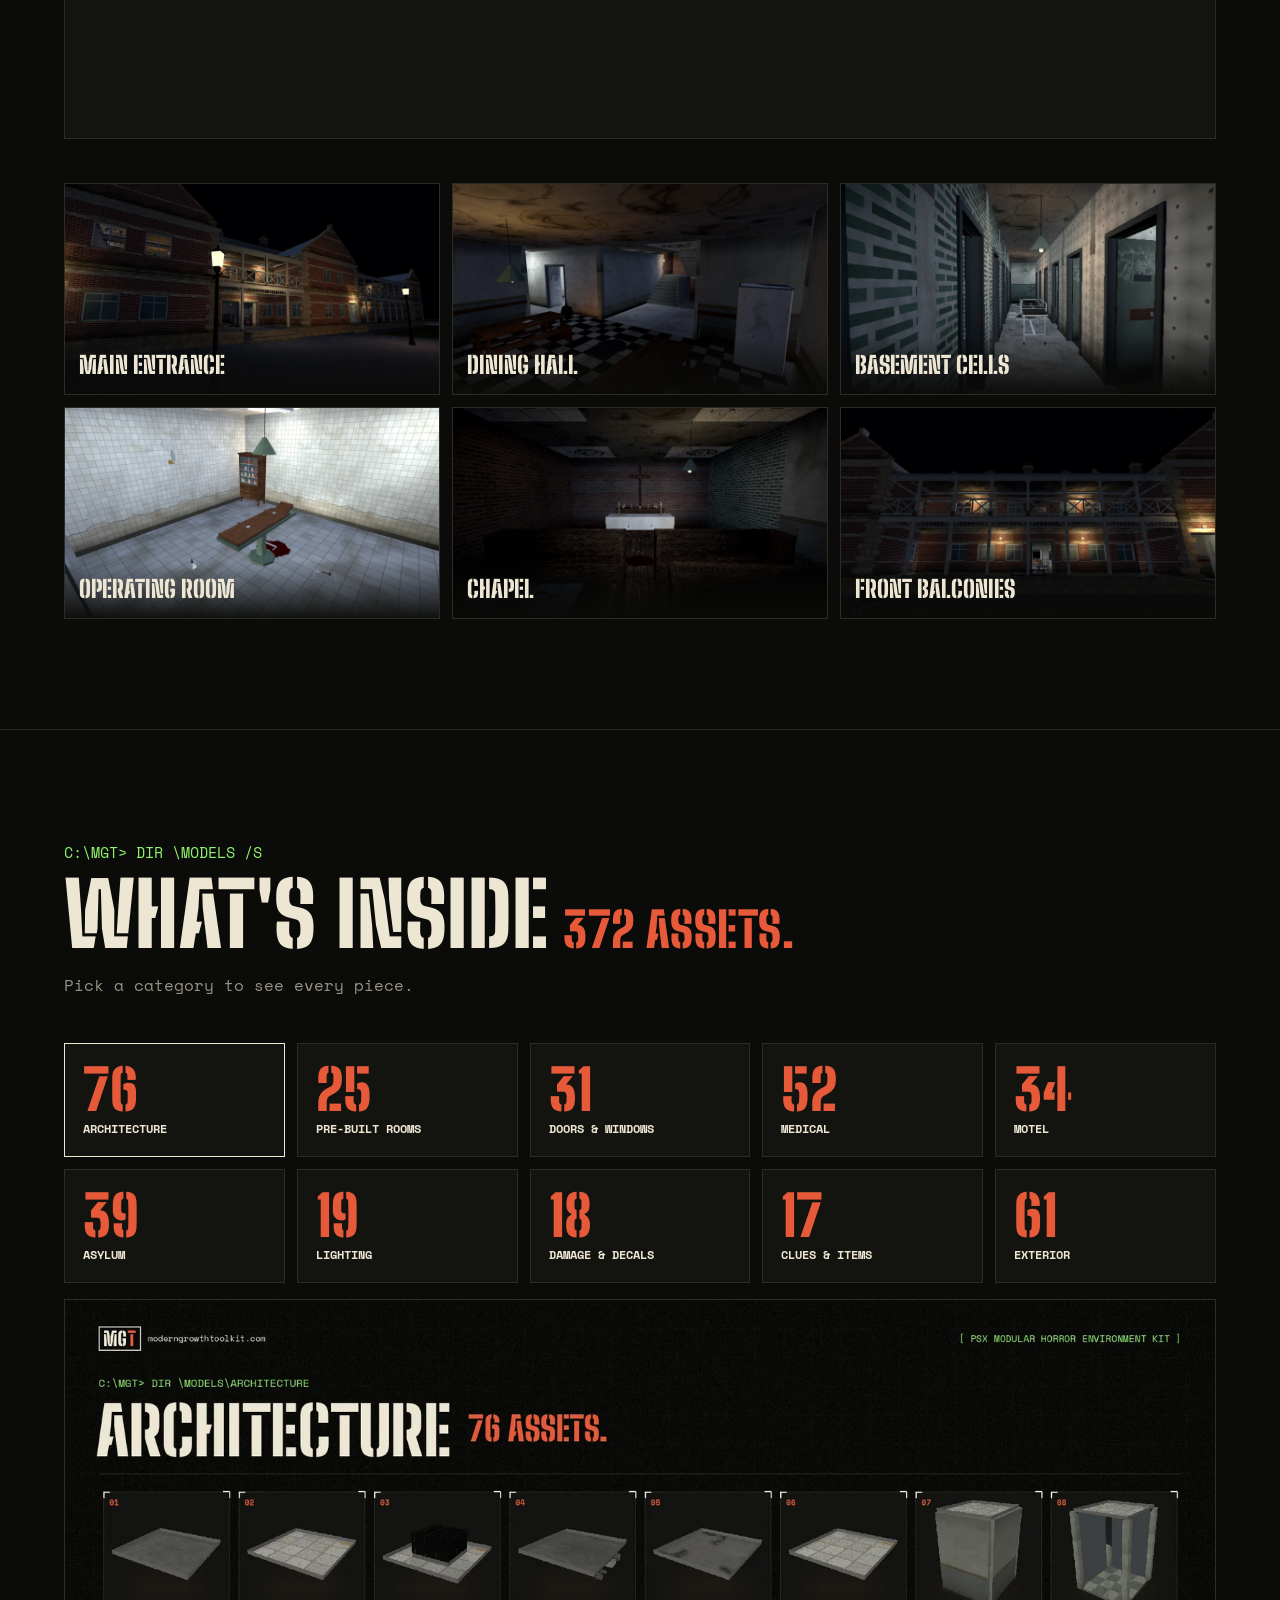
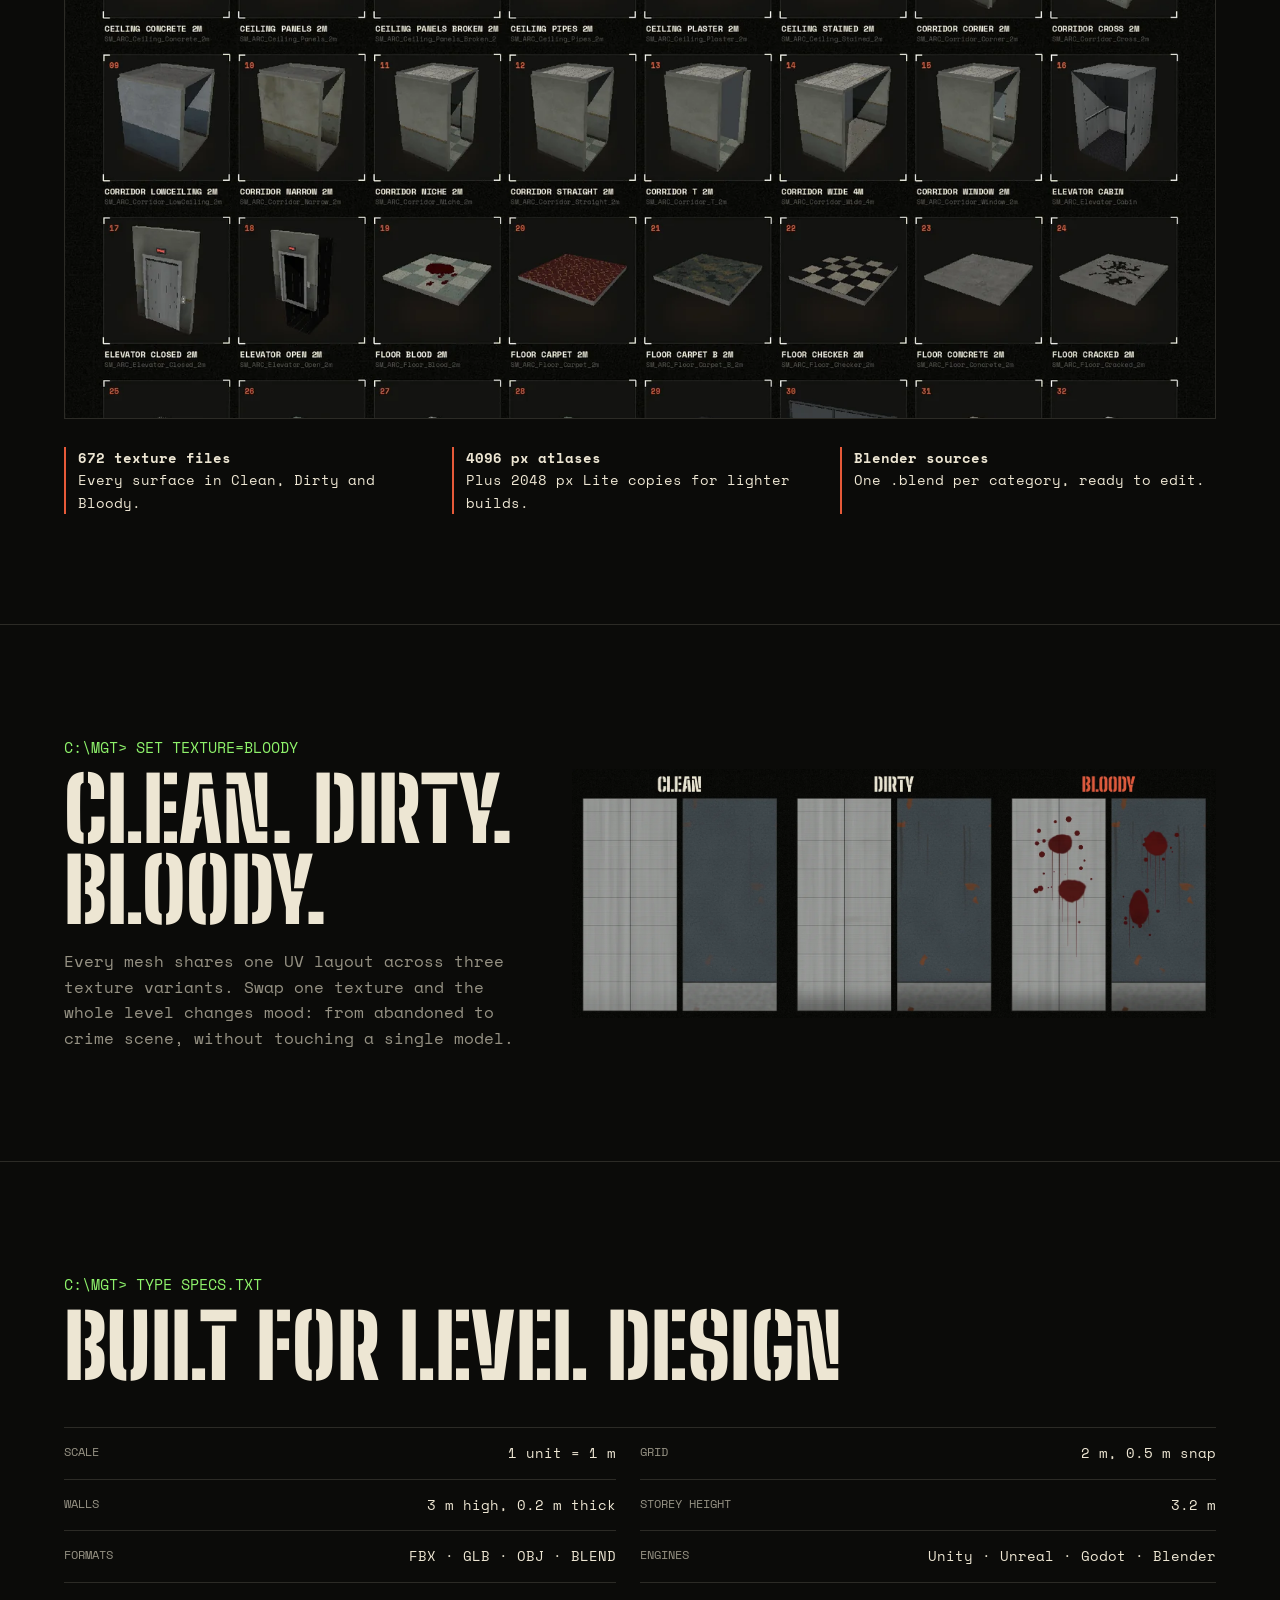
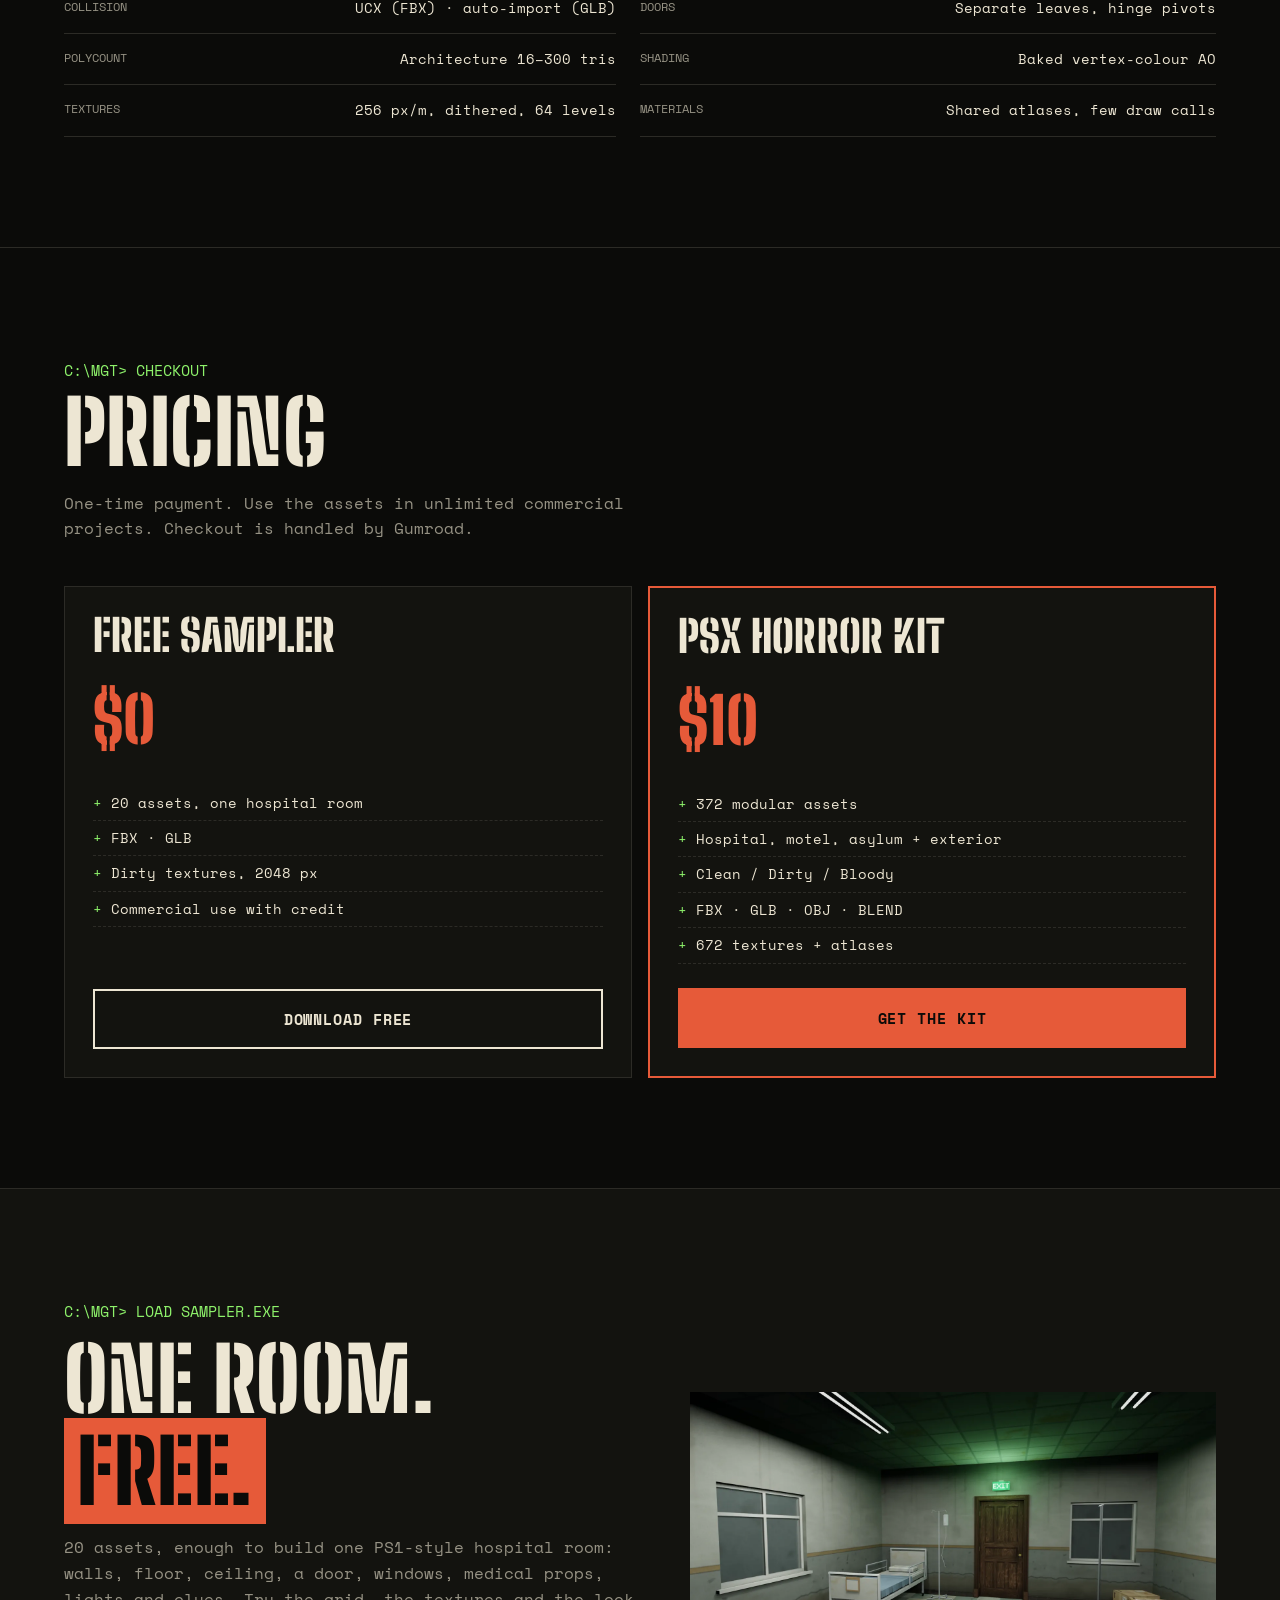
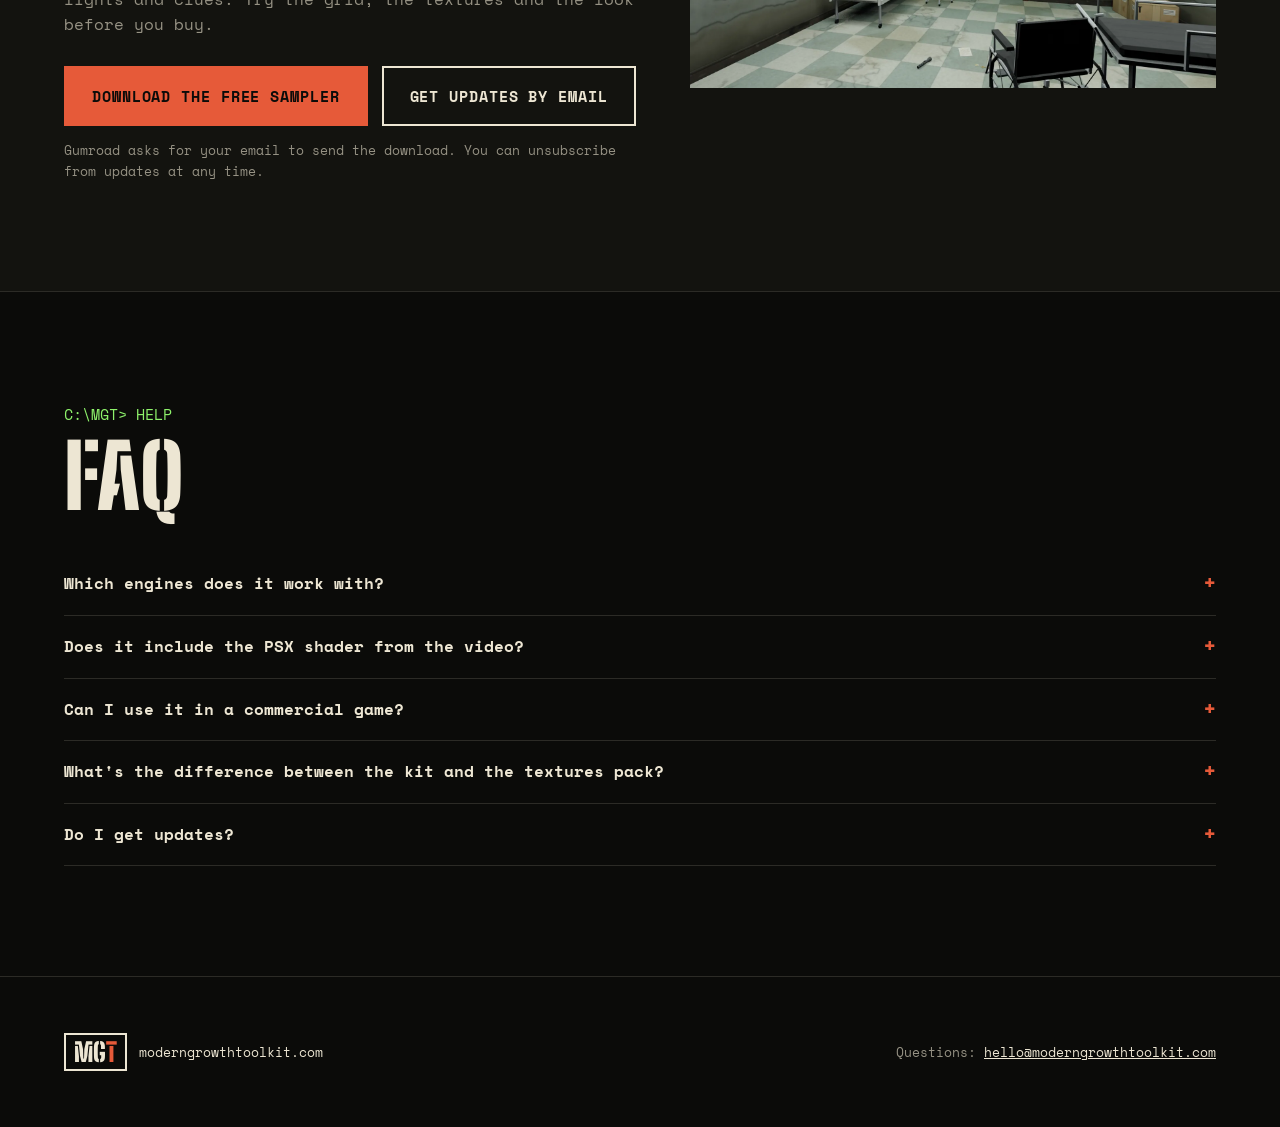
==== commit d872d5ce: "Add files via upload" ====
--- a/index.html
+++ b/index.html
@@ -1,120 +1,406 @@
 <!doctype html>
 <html lang="en">
 <head>
-  <meta charset="utf-8">
-  <meta name="viewport" content="width=device-width, initial-scale=1">
-  <title>MGT — Coming soon</title>
-  <meta name="description" content="Retro 3D assets for survival horror and post-apocalyptic games. Low poly, dirty textures, built for retro projects. Coming soon.">
-  <meta property="og:title" content="MGT — Something is coming out of the fog">
-  <meta property="og:description" content="Retro 3D assets for survival horror and post-apocalyptic games. Coming soon.">
-  <meta property="og:image" content="crt-corridor.png">
-  <meta name="theme-color" content="#0B0C0A">
-  <link rel="icon" href="favicon.svg" type="image/svg+xml">
-  <link rel="preconnect" href="https://fonts.googleapis.com">
-  <link rel="preconnect" href="https://fonts.gstatic.com" crossorigin>
-  <link href="https://fonts.googleapis.com/css2?family=Big+Shoulders+Stencil:wght@700;800;900&family=Space+Mono:ital,wght@0,400;0,700;1,400&family=VT323&display=swap" rel="stylesheet">
-  <link rel="stylesheet" href="styles.css">
+<meta charset="utf-8">
+<meta name="viewport" content="width=device-width, initial-scale=1">
+<title>PSX Horror Kit – Modular PS1-style horror assets for Unity, Unreal and Godot | MGT</title>
+<meta name="description" content="372 modular PS1-style assets to build abandoned hospitals, motels and asylums, inside and out. FBX, GLB, OBJ and Blender. Clean, Dirty and Bloody textures. Free sampler available.">
+<link rel="canonical" href="https://moderngrowthtoolkit.com/psx-horror-kit/">
+<meta property="og:type" content="product">
+<meta property="og:title" content="PSX Horror Kit – 372 modular PS1-style horror assets">
+<meta property="og:description" content="Build abandoned hospitals, motels and asylums with a retro PS1 look. FBX · GLB · OBJ · BLEND. Free sampler available.">
+<meta property="og:image" content="https://moderngrowthtoolkit.com/psx-horror-kit/og-image.png">
+<meta property="og:url" content="https://moderngrowthtoolkit.com/psx-horror-kit/">
+<meta name="twitter:card" content="summary_large_image">
+<link rel="icon" href="favicon.ico" sizes="any">
+<link rel="icon" type="image/png" href="favicon.png">
+<link rel="apple-touch-icon" href="apple-touch-icon.png">
+<style>
+@font-face{font-family:"BSS";src:url(fonts/BigShouldersStencil-900.ttf) format("truetype");font-weight:900;font-display:swap}
+@font-face{font-family:"SpaceMono";src:url(fonts/SpaceMono-Regular.ttf) format("truetype");font-weight:400;font-display:swap}
+@font-face{font-family:"SpaceMono";src:url(fonts/SpaceMono-Bold.ttf) format("truetype");font-weight:700;font-display:swap}
+:root{--bg:#0B0B09;--card:#13130F;--line:#2C2B26;--cream:#EDE6D3;--orange:#E65A39;--green:#8EF26B;--grey:#969284;--max:1200px}
+*{box-sizing:border-box;margin:0;padding:0}
+html{scroll-behavior:smooth}
+body{background:var(--bg);color:var(--cream);font-family:"SpaceMono",ui-monospace,monospace;font-size:16px;line-height:1.6;-webkit-font-smoothing:antialiased}
+body::after{content:"";position:fixed;inset:0;pointer-events:none;background:repeating-linear-gradient(0deg,rgba(0,0,0,.12) 0 1px,transparent 1px 3px);z-index:50}
+a{color:inherit}
+img,video{display:block;max-width:100%}
+.wrap{max-width:var(--max);margin:0 auto;padding:0 24px}
+h1,h2,h3{font-family:"BSS",Impact,sans-serif;font-weight:900;line-height:.92;letter-spacing:.005em;text-transform:uppercase}
+h2{font-size:clamp(44px,7vw,88px)}
+h2 .count{color:var(--orange);font-size:.55em;margin-left:.3em}
+.prompt{color:var(--green);font-size:15px;margin-bottom:10px}
+.prompt::before{content:"C:\\MGT> "}
+.lead{color:var(--grey);max-width:640px;margin-top:18px}
+section{padding:110px 0;border-top:1px solid var(--line)}
+.chips{display:flex;flex-wrap:wrap;gap:10px;margin-top:22px}
+.chip{border:1px solid var(--cream);padding:6px 12px;font-size:13px;text-transform:uppercase;letter-spacing:.04em}
+.chip.g{border-color:var(--green);color:var(--green)}
+.btn{display:inline-block;font-family:"SpaceMono";font-weight:700;text-transform:uppercase;letter-spacing:.06em;font-size:15px;padding:16px 26px;text-decoration:none;border:2px solid var(--orange);transition:transform .15s,background .15s}
+.btn.primary{background:var(--orange);color:var(--bg)}
+.btn.ghost{color:var(--cream);border-color:var(--cream)}
+.btn:hover{transform:translateY(-2px)}
+.btn:focus-visible{outline:3px solid var(--green);outline-offset:3px}
+.ticks{position:relative}
+.ticks::before,.ticks::after{content:"";position:absolute;width:18px;height:18px;border:2px solid var(--cream);pointer-events:none}
+.ticks::before{top:-1px;left:-1px;border-right:0;border-bottom:0}
+.ticks::after{bottom:-1px;right:-1px;border-left:0;border-top:0}
+
+/* nav */
+nav{position:sticky;top:0;z-index:40;background:rgba(11,11,9,.9);backdrop-filter:blur(6px);border-bottom:1px solid var(--line)}
+nav .wrap{display:flex;align-items:center;justify-content:space-between;height:64px;gap:16px}
+.logo{display:flex;align-items:center;gap:12px;text-decoration:none}
+.logo b{font-family:"BSS";font-size:26px;border:2px solid var(--cream);padding:0 8px;line-height:34px}
+.logo b i{font-style:normal;color:var(--orange)}
+.logo span{font-size:13px}
+nav ul{display:flex;gap:22px;list-style:none;font-size:13px;text-transform:uppercase}
+nav ul a{text-decoration:none;color:var(--grey)}
+nav ul a:hover{color:var(--cream)}
+nav .btn{padding:9px 16px;font-size:13px}
+
+/* hero */
+.hero{position:relative;min-height:calc(100vh - 64px);display:flex;align-items:flex-end;overflow:hidden;border-top:0;padding:0}
+.hero video{position:absolute;inset:0;width:100%;height:100%;object-fit:cover}
+.hero::before{content:"";position:absolute;inset:0;background:linear-gradient(90deg,rgba(11,11,9,.92) 0%,rgba(11,11,9,.6) 45%,rgba(11,11,9,.1) 80%),linear-gradient(0deg,rgba(11,11,9,1) 0%,rgba(11,11,9,0) 40%);z-index:1}
+.hero .wrap{position:relative;z-index:2;padding-bottom:90px;width:100%}
+.hero h1{font-size:clamp(64px,12vw,170px)}
+.hero .tag{color:var(--orange);font-size:clamp(28px,4vw,52px);font-family:"BSS";text-transform:uppercase;margin-top:10px}
+.hero .cta{display:flex;flex-wrap:wrap;gap:14px;margin-top:34px}
+.hero .labels{position:absolute;right:24px;bottom:24px;z-index:2;font-size:12px;color:var(--grey)}
+
+/* stats */
+.stats{display:grid;grid-template-columns:repeat(4,1fr);gap:16px;padding:48px 0}
+.stat{border:1px solid var(--line);background:var(--card);padding:22px}
+.stat b{display:block;font-family:"BSS";font-size:64px;line-height:1;color:var(--orange)}
+.stat span{font-size:13px;text-transform:uppercase}
+
+/* compare */
+.compare{position:relative;margin-top:44px;aspect-ratio:16/9;overflow:hidden;border:1px solid var(--line);user-select:none;touch-action:pan-y}
+.compare img{position:absolute;inset:0;width:100%;height:100%;object-fit:cover}
+.compare .top{clip-path:inset(0 0 0 var(--pos,50%))}
+.compare .top img{image-rendering:pixelated}
+.compare .bar{position:absolute;top:0;bottom:0;left:var(--pos,50%);width:3px;background:var(--orange);transform:translateX(-1px)}
+.compare .bar::after{content:"◀ ▶";position:absolute;top:50%;left:50%;transform:translate(-50%,-50%);background:var(--orange);color:var(--bg);font-size:12px;padding:8px 10px;white-space:nowrap}
+.compare input{position:absolute;inset:0;width:100%;height:100%;opacity:0;cursor:ew-resize}
+.compare .l,.compare .r{position:absolute;top:16px;font-family:"BSS";font-size:34px;text-shadow:0 2px 12px #000;z-index:2;pointer-events:none}
+.compare .l{left:20px}.compare .r{right:20px;color:var(--green)}
+.shots{display:flex;gap:10px;margin-top:14px;flex-wrap:wrap}
+.shots button{font-family:"SpaceMono";font-size:12px;text-transform:uppercase;background:none;color:var(--grey);border:1px solid var(--line);padding:6px 10px;cursor:pointer}
+.shots button[aria-pressed="true"]{color:var(--cream);border-color:var(--cream)}
+
+/* gallery */
+.gallery{display:grid;grid-template-columns:repeat(3,1fr);gap:12px;margin-top:44px}
+.gallery figure{position:relative;overflow:hidden;border:1px solid var(--line)}
+.gallery img{aspect-ratio:16/9;object-fit:cover;width:100%;transition:transform .4s}
+.gallery figure:hover img{transform:scale(1.04)}
+.gallery figcaption{position:absolute;left:0;right:0;bottom:0;padding:10px 14px;background:linear-gradient(0deg,rgba(11,11,9,.95),transparent);font-family:"BSS";font-size:24px;text-transform:uppercase}
+.video{margin-top:44px;aspect-ratio:16/9;border:1px solid var(--line);background:var(--card);display:flex;align-items:center;justify-content:center;color:var(--grey);text-align:center;padding:24px}
+.video iframe{width:100%;height:100%;border:0}
+
+/* inside */
+.cats{display:grid;grid-template-columns:repeat(5,1fr);gap:12px;margin-top:44px}
+.cat{background:var(--card);border:1px solid var(--line);padding:18px;cursor:pointer;text-align:left;color:var(--cream);font-family:"SpaceMono"}
+.cat b{display:block;font-family:"BSS";font-size:56px;line-height:1;color:var(--orange)}
+.cat span{font-size:12px;font-weight:700;text-transform:uppercase}
+.cat[aria-pressed="true"]{border-color:var(--cream)}
+.sheet{margin-top:16px;border:1px solid var(--line);max-height:720px;overflow:auto}
+.extras{margin-top:28px;display:grid;grid-template-columns:repeat(3,1fr);gap:12px;font-size:14px}
+.extras div{border-left:2px solid var(--orange);padding-left:12px}
+
+/* variants */
+.split{display:grid;grid-template-columns:1fr 1.4fr;gap:48px;align-items:center}
+
+/* specs */
+.specs{display:grid;grid-template-columns:repeat(2,1fr);gap:0;margin-top:40px;border-top:1px solid var(--line)}
+.specs div{display:flex;justify-content:space-between;gap:16px;padding:14px 0;border-bottom:1px solid var(--line);font-size:14px}
+.specs div:nth-child(odd){margin-right:24px}
+.specs dt{color:var(--grey);text-transform:uppercase;font-size:12px}
+.specs dd{text-align:right}
+
+/* pricing */
+.prices{display:grid;grid-template-columns:repeat(2,1fr);gap:16px;margin-top:44px;align-items:stretch}
+.price{background:var(--card);border:1px solid var(--line);padding:28px;display:flex;flex-direction:column}
+.price.best{border:2px solid var(--orange)}
+.price .badge{align-self:flex-start;background:var(--orange);color:var(--bg);font-size:12px;font-weight:700;padding:3px 10px;margin-bottom:14px;text-transform:uppercase}
+.price h3{font-size:44px}
+.price .amt{font-family:"BSS";font-size:64px;color:var(--orange);margin:14px 0}
+.price ul{list-style:none;font-size:14px;margin-bottom:24px;flex:1}
+.price li{padding:6px 0;border-bottom:1px dashed var(--line)}
+.price li::before{content:"+ ";color:var(--green)}
+.price .btn{text-align:center}
+
+/* free */
+.free{background:var(--card)}
+.free .split{grid-template-columns:1.1fr 1fr}
+.free h2{line-height:1.05}
+.free h2 em{font-style:normal;background:var(--orange);color:var(--bg);padding:0 .15em}
+.note{font-size:13px;color:var(--grey);margin-top:14px}
+
+/* faq */
+details{border-bottom:1px solid var(--line);padding:18px 0}
+summary{cursor:pointer;font-weight:700;list-style:none;display:flex;justify-content:space-between;gap:16px}
+summary::after{content:"+";color:var(--orange);font-size:22px;line-height:1}
+details[open] summary::after{content:"–"}
+details p{color:var(--grey);margin-top:10px;max-width:760px}
+.faq{margin-top:36px}
+
+footer{border-top:1px solid var(--line);padding:56px 0;font-size:13px;color:var(--grey)}
+footer .wrap{display:flex;justify-content:space-between;flex-wrap:wrap;gap:20px;align-items:center}
+footer a{color:var(--cream)}
+
+@media (max-width:900px){
+  nav ul{display:none}
+  .stats{grid-template-columns:repeat(2,1fr)}
+  .gallery{grid-template-columns:repeat(2,1fr)}
+  .cats{grid-template-columns:repeat(2,1fr)}
+  .extras,.prices,.split,.free .split,.specs{grid-template-columns:1fr}
+  .specs div:nth-child(odd){margin-right:0}
+  section{padding:80px 0}
+}
+@media (max-width:520px){
+  .wrap{padding:0 16px}
+  .gallery{grid-template-columns:1fr}
+  .logo span{display:none}
+  .hero .labels{display:none}
+}
+@media (prefers-reduced-motion:reduce){.hero video{display:none}.hero{background:url(video/hero_poster.webp) center/cover}}
+</style>
 </head>
 <body>
 
-<!-- ===== STATUS STRIP ===== -->
-<div class="strip" aria-hidden="true">
-  <div class="marq">
-    <span>▶ TRANSMISSION INCOMING</span><span>☢ FIRST DROP: COMING SOON</span><span>✚ STAY CLOSE TO THE RADIO</span>
-    <span>▶ TRANSMISSION INCOMING</span><span>☢ FIRST DROP: COMING SOON</span><span>✚ STAY CLOSE TO THE RADIO</span>
+<nav>
+  <div class="wrap">
+    <a class="logo" href="#top" aria-label="MGT home"><b>MG<i>T</i></b><span>moderngrowthtoolkit.com</span></a>
+    <ul>
+      <li><a href="#compare">Native vs PSX</a></li>
+      <li><a href="#demo">Level demo</a></li>
+      <li><a href="#inside">What's inside</a></li>
+      <li><a href="#pricing">Pricing</a></li>
+      <li><a href="#faq">FAQ</a></li>
+    </ul>
+    <a class="btn primary" data-link="kit" href="#pricing">Get the kit</a>
+  </div>
+</nav>
+
+<header class="hero" id="top">
+  <video autoplay muted loop playsinline poster="video/hero_poster.webp" aria-hidden="true">
+    <source src="video/hero_loop.webm" type="video/webm">
+    <source src="video/hero_loop.mp4" type="video/mp4">
+  </video>
+  <div class="wrap">
+    <p class="prompt">LOAD PSX_HORROR_KIT.EXE</p>
+    <h1>PSX Horror Kit</h1>
+    <p class="tag">372 modular assets. Ready to drop in.</p>
+    <p class="lead" style="color:var(--cream)">Build abandoned hospitals, roadside motels and asylums, inside and out, with a retro PS1 look. For Unity, Unreal, Godot and Blender.</p>
+    <div class="cta">
+      <a class="btn primary" data-link="kit" href="#pricing">Get the full kit</a>
+      <a class="btn ghost" data-link="free" href="#free">Download the free sampler</a>
+    </div>
+    <div class="chips">
+      <span class="chip">FBX · GLB · OBJ · BLEND</span>
+      <span class="chip g">Clean / Dirty / Bloody</span>
+    </div>
+  </div>
+  <p class="labels">Native ▸ PSX mode · Hospital 1880 level demo</p>
+</header>
+
+<div class="wrap">
+  <div class="stats">
+    <div class="stat"><b>372</b><span>Modular assets</span></div>
+    <div class="stat"><b>672</b><span>Texture files</span></div>
+    <div class="stat"><b>3</b><span>Texture variants</span></div>
+    <div class="stat"><b>2 m</b><span>Snap grid</span></div>
   </div>
 </div>
 
-<!-- ===== HEADER ===== -->
-<header class="top">
-  <div class="wrap top__inner">
-    <span class="brand">
-      <svg width="42" height="42" viewBox="0 0 42 42" aria-hidden="true"><path d="M21 3 L37 12 L21 21 L5 12 Z" fill="#E65A3A"/><path d="M5 12 L21 21 L21 39 L5 30 Z" fill="none" stroke="#ECE6D3" stroke-width="2.5"/><path d="M37 12 L21 21 L21 39 L37 30 Z" fill="#ECE6D3"/><path d="M21 30 L5 21" stroke="#ECE6D3" stroke-width="1.5" fill="none"/><path d="M21 3 L37 12 L21 21 L5 12 Z" fill="none" stroke="#0B0C0A" stroke-width="1.2"/></svg>
-      <span class="brand__word">MG<span class="rust">T</span></span>
-    </span>
-    <span class="status"><span class="blink rust">●</span> STATUS: UNDER CONSTRUCTION</span>
-  </div>
-</header>
-
-<main>
-<!-- ===== HERO ===== -->
-<section class="wrap hero">
-  <div class="hero__copy">
-    <p class="prompt">C:\MGT&gt; INITIALIZING<span class="blink">_</span></p>
-    <h1 class="headline">Something is<br>coming out<br><span class="rust">of the fog.</span></h1>
-    <p class="lead">Retro 3D assets for survival horror and post-apocalyptic games. Low poly, dirty textures, built for retro projects. The doors open soon.</p>
-
-    <div class="loader">
-      <div class="loader__meta"><span>LOADING WORLD DATA</span><span class="blink phos">PLEASE WAIT</span></div>
-      <div class="loader__track"><div class="loader__bar"></div></div>
-    </div>
-  </div>
-
-  <div class="hero__tv">
-    <div class="tv">
-      <div class="crt tv__screen">
-        <img class="px flick tv__img" src="crt-corridor.png" alt="A dark, foggy corridor glimpsed on an old CRT screen" width="1200" height="900">
-        <div class="tv__vignette"></div>
-        <div class="tv__hud">
-          <div class="tv__row"><span>CH 00</span><span><span class="blink rust">●</span> REC</span></div>
-          <div class="tv__center">
-            <div class="tv__nosignal">NO SIGNAL</div>
-            <div class="blink phos tv__standby">STAND BY</div>
-          </div>
-          <div class="tv__row"><span>[ CLASSIFIED ]</span><span>--:--:-- AM</span></div>
-        </div>
+<section id="compare">
+  <div class="wrap">
+    <p class="prompt">COMPARE /NATIVE /PSX</p>
+    <h2>Native vs PSX</h2>
+    <p class="lead">Same level, same assets. The textures already carry the colour quantisation and dithering, so the kit looks retro in any engine. Add a PSX post-process and it goes all the way back to 1997.</p>
+    <div class="compare ticks" id="cmp">
+      <img id="cmpA" src="img/native_09_accident_ward.webp" alt="Accident ward, rendered natively" loading="lazy">
+      <div class="top" style="position:absolute;inset:0"><img id="cmpB" src="img/psx_09_accident_ward.webp" alt="Accident ward with PSX mode" loading="lazy"></div>
+      <span class="l">Native</span><span class="r">PSX mode</span>
+      <div class="bar"></div>
+      <input type="range" min="0" max="100" value="50" aria-label="Drag to compare native and PSX mode">
+    </div>
+    <div class="shots" id="shots">
+      <button aria-pressed="true" data-s="09_accident_ward">Accident ward</button>
+      <button aria-pressed="false" data-s="01_facade_entrance">Facade</button>
+      <button aria-pressed="false" data-s="12_basement_cells">Basement cells</button>
+      <button aria-pressed="false" data-s="10_operating_room">Operating room</button>
+      <button aria-pressed="false" data-s="18_front_balconies">Balconies</button>
+    </div>
+  </div>
+</section>
+
+<section id="demo">
+  <div class="wrap">
+    <p class="prompt">LOAD LEVEL HOSPITAL_1880</p>
+    <h2>Level demo: Hospital 1880</h2>
+    <p class="lead">A Victorian hospital with three floors, basement cells, a kitchen block, staff quarters and full exterior grounds. Built 100% from the pieces in the kit.</p>
+    <div class="video" id="video"><iframe width="560" height="315" src="https://www.youtube.com/embed/Oq223iVr0n0?si=2Xs1JLcQzNBCzHFq" title="YouTube video player" frameborder="0" allow="accelerometer; autoplay; clipboard-write; encrypted-media; gyroscope; picture-in-picture; web-share" referrerpolicy="strict-origin-when-cross-origin" allowfullscreen></iframe></div>
+    <div class="gallery">
+      <figure><img src="img/native_01_facade_entrance.webp" alt="Hospital facade at night" loading="lazy"><figcaption>Main entrance</figcaption></figure>
+      <figure><img src="img/native_08_dining_hall.webp" alt="Dining hall" loading="lazy"><figcaption>Dining hall</figcaption></figure>
+      <figure><img src="img/psx_12_basement_cells.webp" alt="Basement cells in PSX mode" loading="lazy"><figcaption>Basement cells</figcaption></figure>
+      <figure><img src="img/native_10_operating_room.webp" alt="Operating room" loading="lazy"><figcaption>Operating room</figcaption></figure>
+      <figure><img src="img/psx_14_chapel.webp" alt="Chapel in PSX mode" loading="lazy"><figcaption>Chapel</figcaption></figure>
+      <figure><img src="img/native_18_front_balconies.webp" alt="Front balconies" loading="lazy"><figcaption>Front balconies</figcaption></figure>
+    </div>
+  </div>
+</section>
+
+<section id="inside">
+  <div class="wrap">
+    <p class="prompt">DIR \MODELS /S</p>
+    <h2>What's inside<span class="count">372 assets.</span></h2>
+    <p class="lead">Pick a category to see every piece.</p>
+    <div class="cats" id="cats">
+      <button class="cat" aria-pressed="true" data-sheet="20_sheet_architecture"><b>76</b><span>Architecture</span></button>
+      <button class="cat" aria-pressed="false" data-sheet="28_sheet_rooms"><b>25</b><span>Pre-built rooms</span></button>
+      <button class="cat" aria-pressed="false" data-sheet="21_sheet_doors"><b>31</b><span>Doors &amp; windows</span></button>
+      <button class="cat" aria-pressed="false" data-sheet="22_sheet_medical"><b>52</b><span>Medical</span></button>
+      <button class="cat" aria-pressed="false" data-sheet="23_sheet_motel"><b>34</b><span>Motel</span></button>
+      <button class="cat" aria-pressed="false" data-sheet="24_sheet_asylum"><b>39</b><span>Asylum</span></button>
+      <button class="cat" aria-pressed="false" data-sheet="25_sheet_lighting"><b>19</b><span>Lighting</span></button>
+      <button class="cat" aria-pressed="false" data-sheet="29_sheet_damage"><b>18</b><span>Damage &amp; decals</span></button>
+      <button class="cat" aria-pressed="false" data-sheet="26_sheet_clues"><b>17</b><span>Clues &amp; items</span></button>
+      <button class="cat" aria-pressed="false" data-sheet="27_sheet_exterior"><b>61</b><span>Exterior</span></button>
+    </div>
+    <div class="sheet"><img id="sheet" src="img/20_sheet_architecture.webp" alt="All architecture pieces" loading="lazy"></div>
+    <div class="extras">
+      <div><b>672 texture files</b><br>Every surface in Clean, Dirty and Bloody.</div>
+      <div><b>4096 px atlases</b><br>Plus 2048 px Lite copies for lighter builds.</div>
+      <div><b>Blender sources</b><br>One .blend per category, ready to edit.</div>
+    </div>
+  </div>
+</section>
+
+<section id="variants">
+  <div class="wrap split">
+    <div>
+      <p class="prompt">SET TEXTURE=BLOODY</p>
+      <h2>Clean. Dirty. Bloody.</h2>
+      <p class="lead">Every mesh shares one UV layout across three texture variants. Swap one texture and the whole level changes mood: from abandoned to crime scene, without touching a single model.</p>
+    </div>
+    <img src="img/variants.webp" alt="The same doors in Clean, Dirty and Bloody variants" loading="lazy" class="ticks">
+  </div>
+</section>
+
+<section id="specs">
+  <div class="wrap">
+    <p class="prompt">TYPE SPECS.TXT</p>
+    <h2>Built for level design</h2>
+    <dl class="specs">
+      <div><dt>Scale</dt><dd>1 unit = 1 m</dd></div>
+      <div><dt>Grid</dt><dd>2 m, 0.5 m snap</dd></div>
+      <div><dt>Walls</dt><dd>3 m high, 0.2 m thick</dd></div>
+      <div><dt>Storey height</dt><dd>3.2 m</dd></div>
+      <div><dt>Formats</dt><dd>FBX · GLB · OBJ · BLEND</dd></div>
+      <div><dt>Engines</dt><dd>Unity · Unreal · Godot · Blender</dd></div>
+      <div><dt>Collision</dt><dd>UCX (FBX) · auto-import (GLB)</dd></div>
+      <div><dt>Doors</dt><dd>Separate leaves, hinge pivots</dd></div>
+      <div><dt>Polycount</dt><dd>Architecture 16–300 tris</dd></div>
+      <div><dt>Shading</dt><dd>Baked vertex-colour AO</dd></div>
+      <div><dt>Textures</dt><dd>256 px/m, dithered, 64 levels</dd></div>
+      <div><dt>Materials</dt><dd>Shared atlases, few draw calls</dd></div>
+    </dl>
+  </div>
+</section>
+
+<section id="pricing">
+  <div class="wrap">
+    <p class="prompt">CHECKOUT</p>
+    <h2>Pricing</h2>
+    <p class="lead">One-time payment. Use the assets in unlimited commercial projects. Checkout is handled by Gumroad.</p>
+    <div class="prices">
+      <div class="price">
+        <h3>Free sampler</h3>
+        <div class="amt">$0</div>
+        <ul><li>20 assets, one hospital room</li><li>FBX · GLB</li><li>Dirty textures, 2048 px</li><li>Commercial use with credit</li></ul>
+        <a class="btn ghost" href="https://moderngrowthtoolkit.gumroad.com/l/psx-horror-kit-free" target="_blank">Download free</a>
       </div>
-      <div class="tv__base">
-        <span>MGT-1999</span>
-        <span class="tv__power"><span class="blink tv__led"></span>STANDBY</span>
+      <div class="price best">
+        <h3>PSX Horror Kit</h3>
+        <div class="amt">$10</div>
+        <ul><li>372 modular assets</li><li>Hospital, motel, asylum + exterior</li><li>Clean / Dirty / Bloody</li><li>FBX · GLB · OBJ · BLEND</li><li>672 textures + atlases</li></ul>
+        <a class="btn primary" href="https://moderngrowthtoolkit.gumroad.com/l/psx-horror-kit" target="_blank">Get the kit</a>
+      </div>      
+    </div>
+  </div>
+</section>
+
+<section id="free" class="free">
+  <div class="wrap split">
+    <div>
+      <p class="prompt">LOAD SAMPLER.EXE</p>
+      <h2>One room. <em>Free.</em></h2>
+      <p class="lead">20 assets, enough to build one PS1-style hospital room: walls, floor, ceiling, a door, windows, medical props, lights and clues. Try the grid, the textures and the look before you buy.</p>
+      <div class="cta" style="display:flex;gap:14px;flex-wrap:wrap;margin-top:28px">
+        <a class="btn primary" data-link="free" href="#">Download the free sampler</a>
+        <a class="btn ghost" data-link="subscribe" href="#">Get updates by email</a>
       </div>
-    </div>
-  </div>
-</section>
-
-<!-- ===== WORLDS (locked) ===== -->
-<section class="worlds">
-  <div class="wrap">
-    <p class="kicker">[ SELECT MODE ]</p>
-    <h2 class="h2">Two worlds.<br><span class="rust">Both locked. For now.</span></h2>
-
-    <div class="modes">
-      <article class="crt mode mode--horror">
-        <img class="px mode__img" src="mode-horror.png" alt="" width="960" height="720">
-        <div class="mode__body">
-          <div class="mode__top"><span class="mode__tag">MODE 01</span><span class="mode__lock rust">▣ LOCKED</span></div>
-          <div>
-            <h3 class="mode__title">Horror /<br>Survival</h3>
-            <p class="mode__text">Fog, flickering lights and places nobody should walk alone.</p>
-          </div>
-        </div>
-      </article>
-
-      <article class="crt mode mode--scifi">
-        <img class="px mode__img" src="mode-scifi.png" alt="" width="960" height="720">
-        <div class="mode__body">
-          <div class="mode__top"><span class="mode__tag">MODE 02</span><span class="mode__lock phos">▣ LOCKED</span></div>
-          <div>
-            <h3 class="mode__title">Sci-fi /<br>Post-apoc</h3>
-            <p class="mode__text">Rust, radiation and whatever survived underground.</p>
-          </div>
-        </div>
-      </article>
-    </div>
-  </div>
-</section>
-</main>
-
-<!-- ===== FOOTER ===== -->
-<footer class="foot">
-  <div class="wrap foot__inner">
-    <div>
-      <p class="foot__title">Stay close to the radio.</p>
-      <p class="foot__text">Questions, collabs or press: <a href="mailto:info@moderngrowthtoolkit.com">info@moderngrowthtoolkit.com</a></p>
-    </div>
-    <span class="foot__legal">© 2026 MGT · LOW-POLY SURVIVAL KITS</span>
+      <p class="note">Gumroad asks for your email to send the download. You can unsubscribe from updates at any time.</p>
+    </div>
+    <img src="img/free_room.webp" alt="A hospital room built only with the free sampler" loading="lazy" class="ticks">
+  </div>
+</section>
+
+<section id="faq">
+  <div class="wrap">
+    <p class="prompt">HELP</p>
+    <h2>FAQ</h2>
+    <div class="faq">
+      <details><summary>Which engines does it work with?</summary><p>Any engine that imports FBX, GLB or OBJ. The README includes quick-start steps for Unity, Unreal, Godot and Blender.</p></details>
+      <details><summary>Does it include the PSX shader from the video?</summary><p>No. The PS1 look of the textures (quantised colours and ordered dithering) works in any engine. The low-resolution post-process shown on the right side of the video is an engine-side effect you can add with any PSX shader.</p></details>
+      <details><summary>Can I use it in a commercial game?</summary><p>Yes, in unlimited commercial and non-commercial projects. You can't resell or redistribute the assets themselves as an asset pack. No credits needed.</p></details>
+      <details><summary>What's the difference between the kit and the textures pack?</summary><p>The kit includes the 372 models plus all the textures. The textures pack is only the textures, for people who build their own geometry.</p></details>
+      <details><summary>Do I get updates?</summary><p>Yes. Updates to version 1 are free for everyone who bought the kit. Gumroad will email you when a new version is available.</p></details>
+     </div>
+  </div>
+</section>
+
+<footer>
+  <div class="wrap">
+    <a class="logo" href="#top"><b>MG<i>T</i></b><span>moderngrowthtoolkit.com</span></a>
+    <span>Questions: <a href="mailto:hello@moderngrowthtoolkit.com">hello@moderngrowthtoolkit.com</a></span>
   </div>
 </footer>
 
+<script>
+/* ===== CONFIG: completá estos enlaces (ver README_WEB.md) ===== */
+const LINKS = {
+  kit:       "https://moderngrowthtoolkit.gumroad.com/l/psx-horror-kit",
+  free:      "https://moderngrowthtoolkit.gumroad.com/l/psx-horror-kit-free",
+  subscribe: "https://moderngrowthtoolkit.gumroad.com/subscribe"
+};
+const UTM = "utm_source=website&utm_medium=landing&utm_campaign=psx-horror-kit";
+/* =============================================================== */
+document.querySelectorAll("[data-link]").forEach(a => {
+  const url = LINKS[a.dataset.link];
+  if (!url || url.includes("moderngrowthtoolkit")) return;
+  a.href = url + (url.includes("?") ? "&" : "?") + UTM;
+  if (a.dataset.link !== "subscribe") a.rel = "noopener";
+});
+
+const cmp = document.getElementById("cmp");
+cmp.querySelector("input").addEventListener("input", e => cmp.style.setProperty("--pos", e.target.value + "%"));
+document.getElementById("shots").addEventListener("click", e => {
+  const b = e.target.closest("button"); if (!b) return;
+  document.getElementById("cmpA").src = "img/native_" + b.dataset.s + ".webp";
+  document.getElementById("cmpB").src = "img/psx_" + b.dataset.s + ".webp";
+  document.querySelectorAll("#shots button").forEach(x => x.setAttribute("aria-pressed", x === b));
+});
+document.getElementById("cats").addEventListener("click", e => {
+  const b = e.target.closest("button"); if (!b) return;
+  const img = document.getElementById("sheet");
+  img.src = "img/" + b.dataset.sheet + ".webp";
+  img.alt = "All " + b.querySelector("span").textContent + " pieces";
+  document.querySelectorAll("#cats button").forEach(x => x.setAttribute("aria-pressed", x === b));
+});
+</script>
 </body>
 </html>
